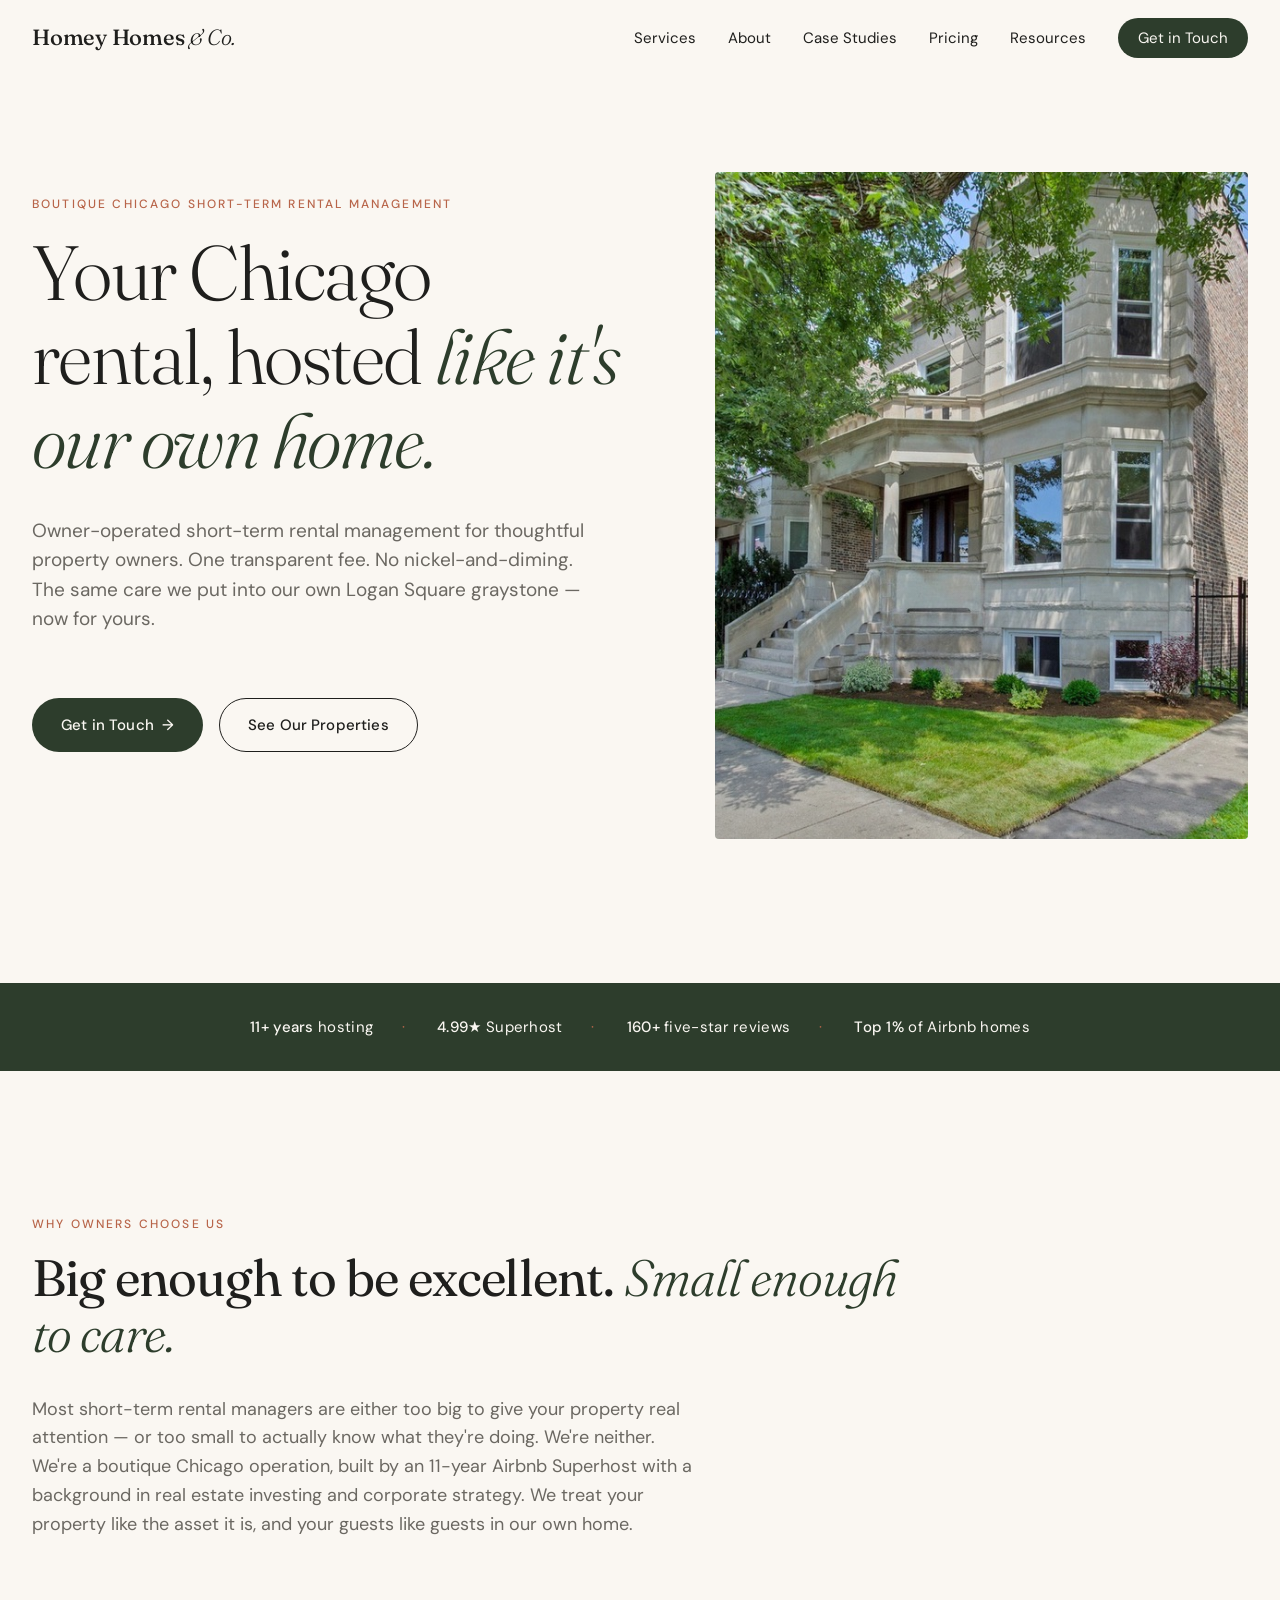
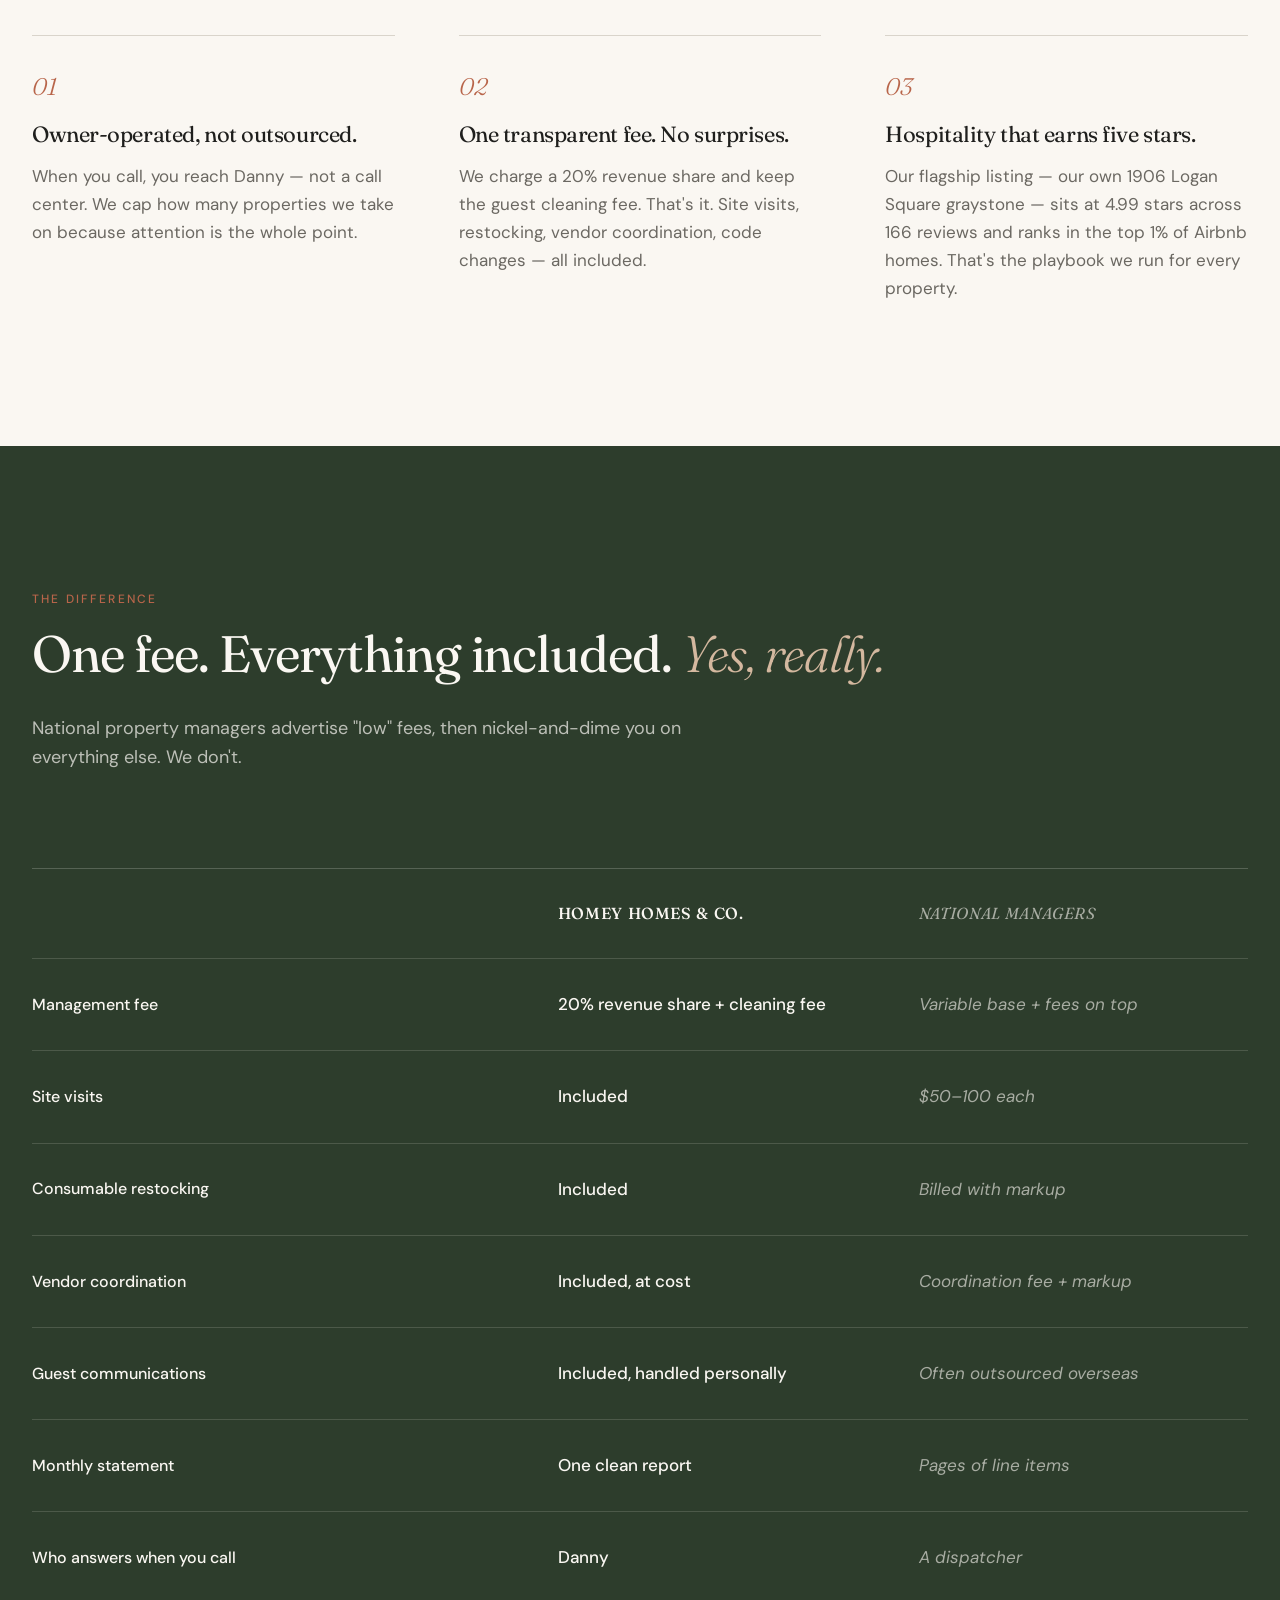
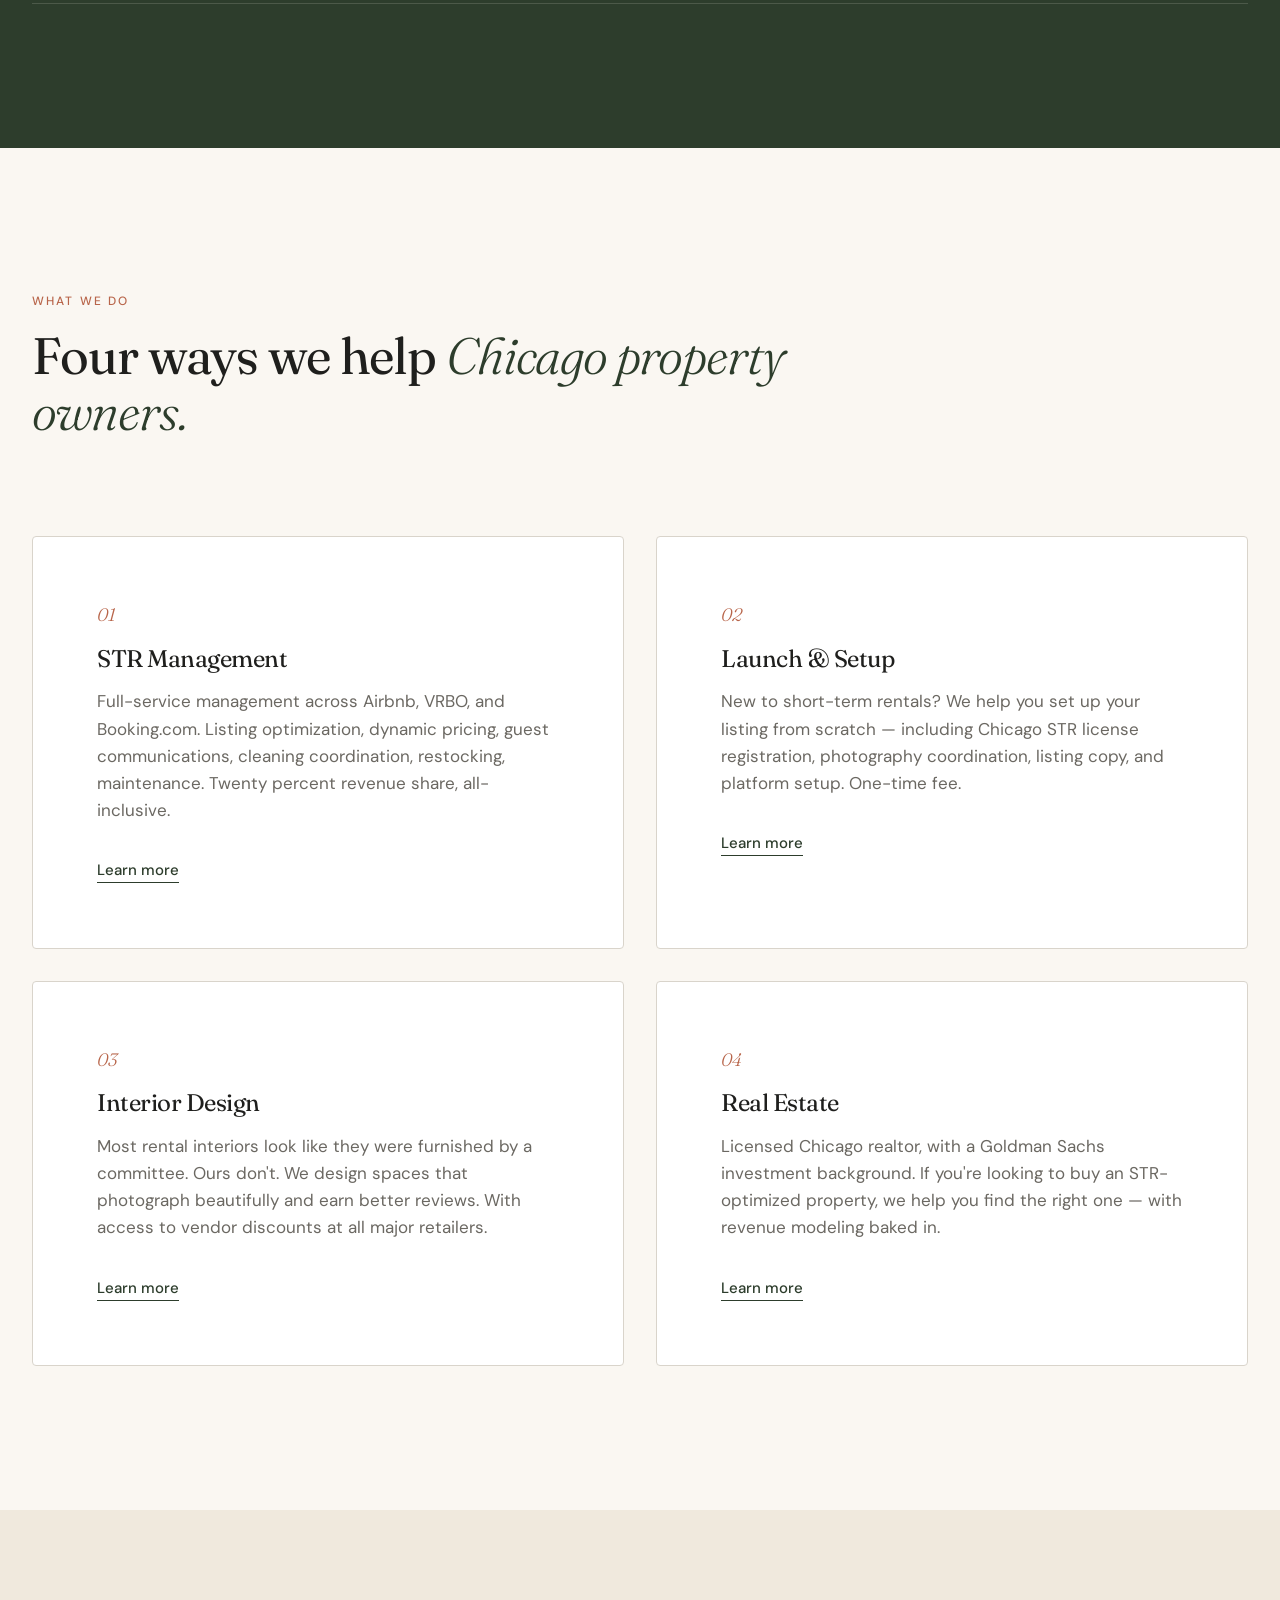
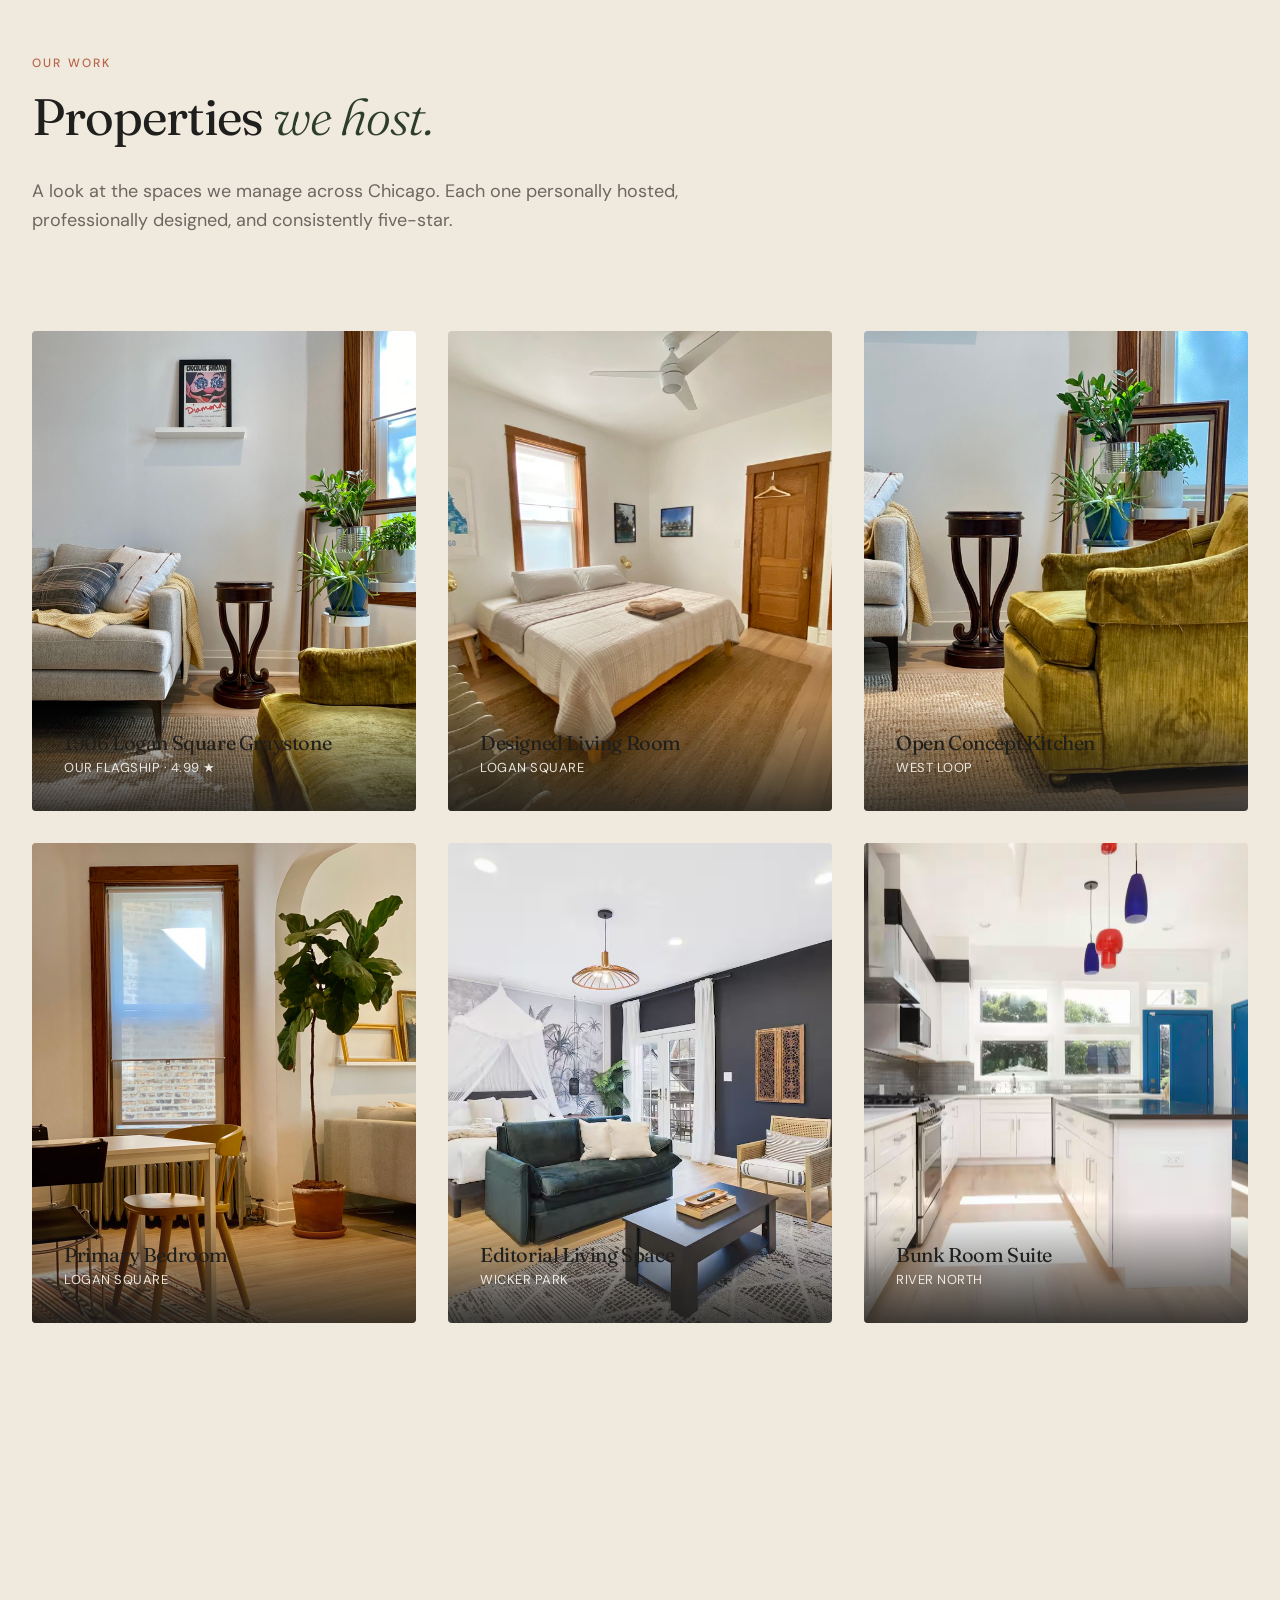
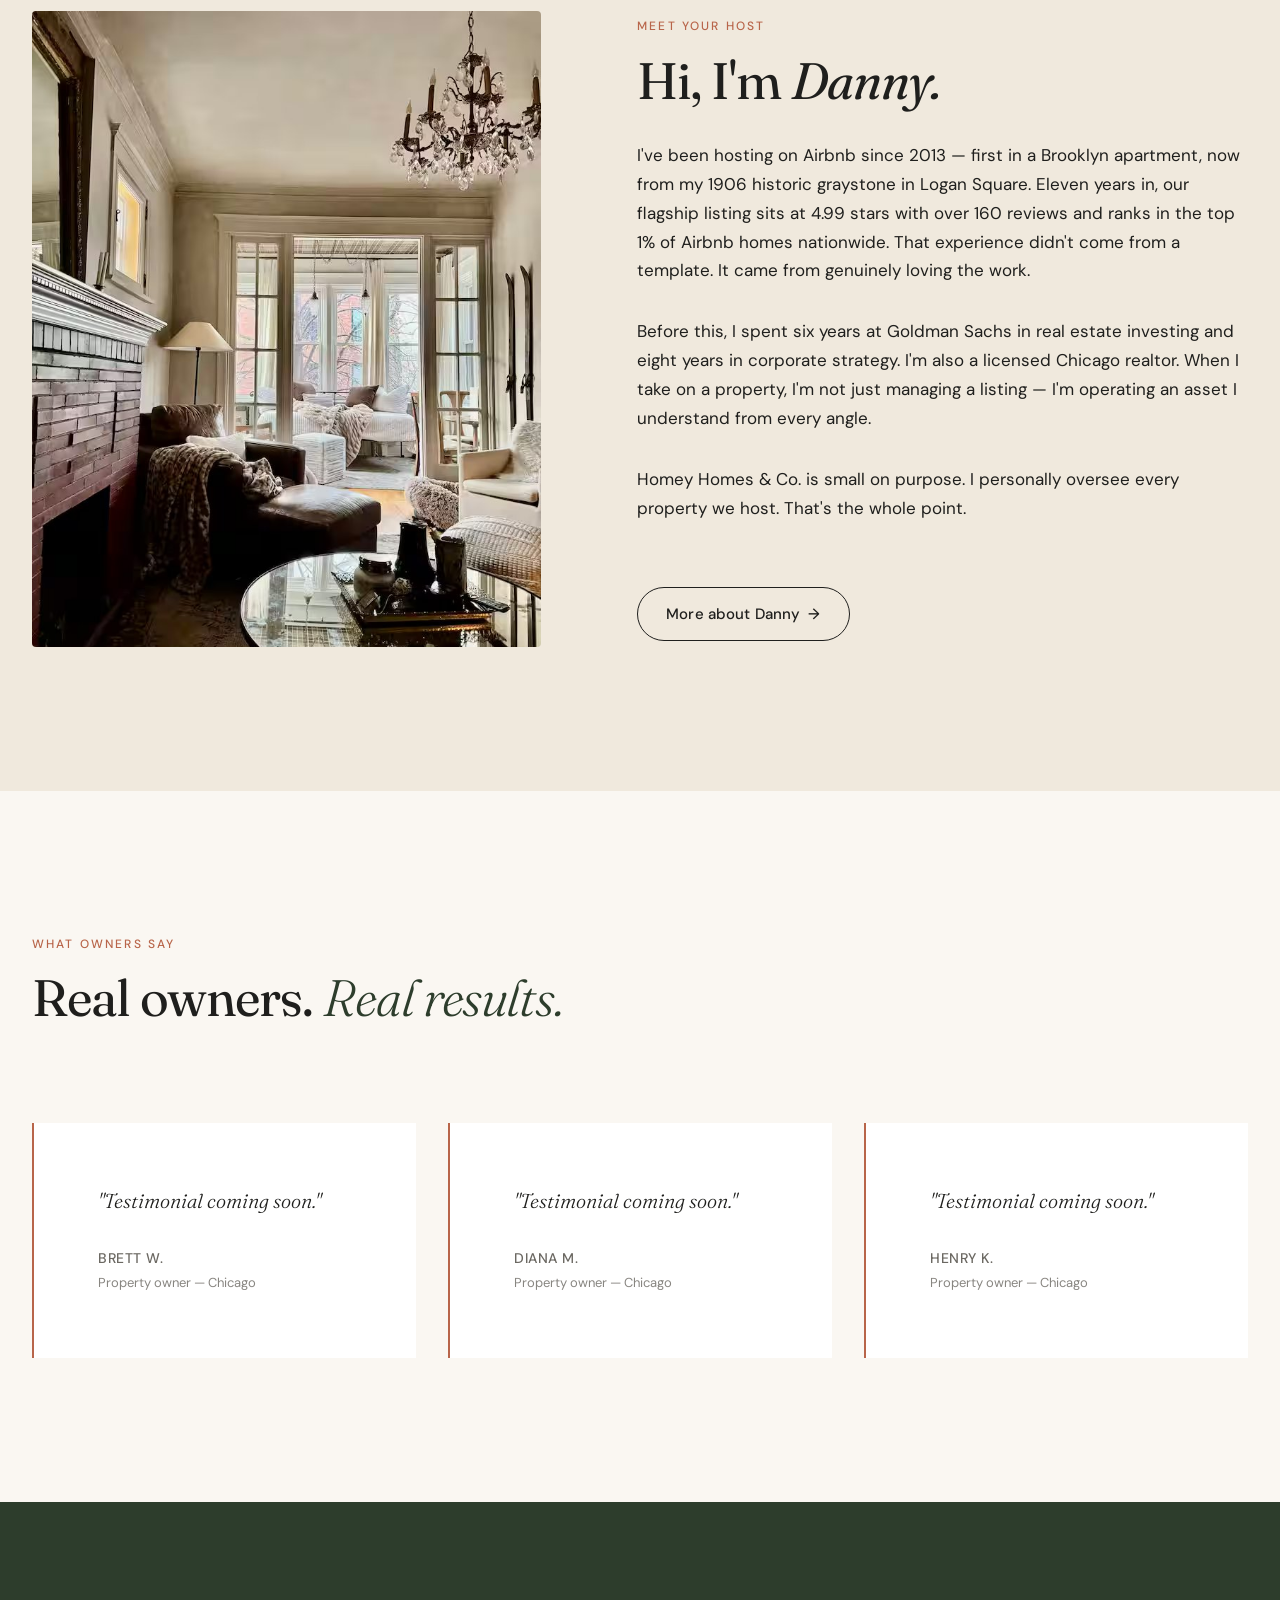
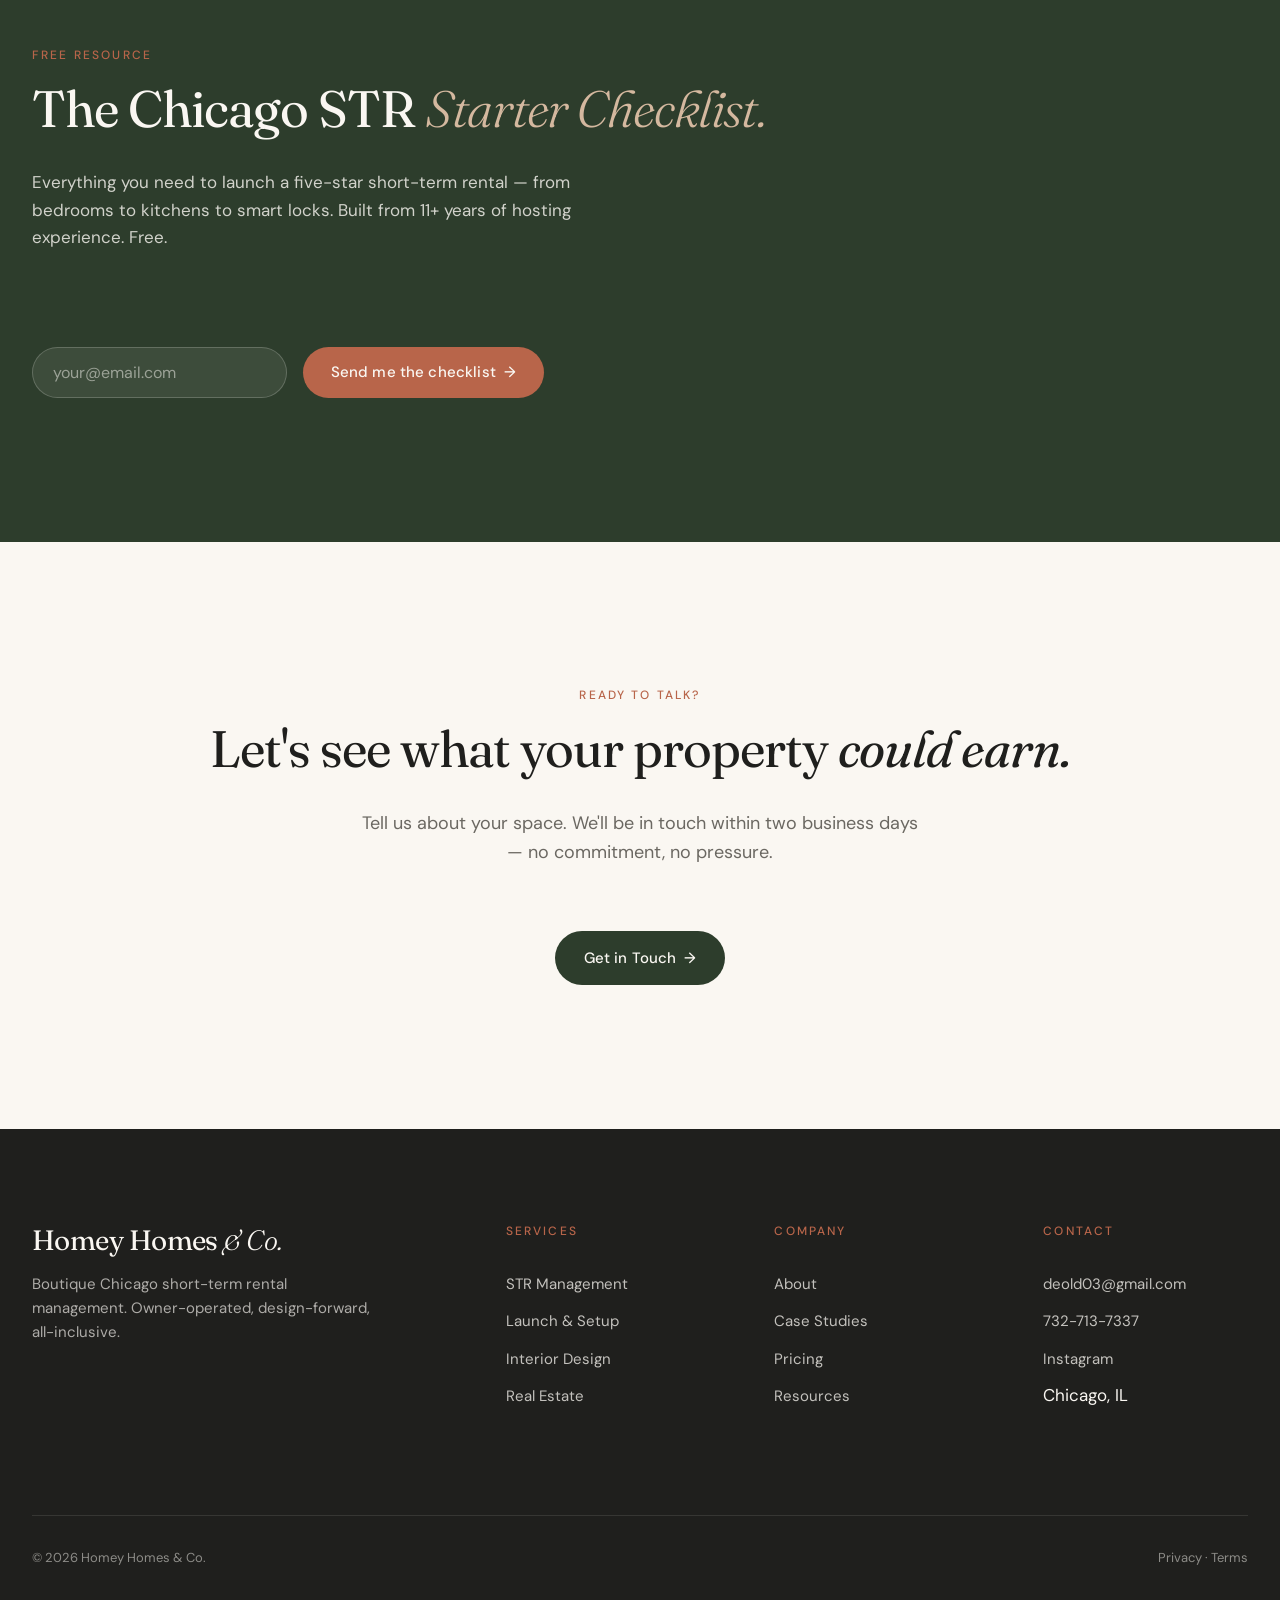
==== index.html @ 395d381f "Clean Homey Homes site" ====
<!DOCTYPE html>
<html lang="en">
<head>
  <meta charset="UTF-8">
  <meta name="viewport" content="width=device-width, initial-scale=1.0">
  <title>Homey Homes &amp; Co. — Boutique Chicago Short-Term Rental Management</title>
  <meta name="description" content="Owner-operated short-term rental management for Chicago property owners. 11+ years hosting, top 1% on Airbnb, transparent all-in pricing. Built by a former Goldman Sachs real estate investor.">

  <!-- Open Graph -->
  <meta property="og:title" content="Homey Homes & Co. — Boutique Chicago STR Management">
  <meta property="og:description" content="Owner-operated short-term rental management for Chicago property owners. Top 1% Airbnb host. Transparent all-in pricing.">
  <meta property="og:type" content="website">
  <meta property="og:url" content="https://homeyhomes.co">

  <!-- Fonts -->
  <link rel="preconnect" href="https://fonts.googleapis.com">
  <link rel="preconnect" href="https://fonts.gstatic.com" crossorigin>
  <link href="https://fonts.googleapis.com/css2?family=DM+Sans:opsz,wght@9..40,300;9..40,400;9..40,500;9..40,600&family=Fraunces:opsz,wght@9..144,300;9..144,400;9..144,500&display=swap" rel="stylesheet">

  <link rel="stylesheet" href="css/style.css">
</head>
<body>

  <!-- ============== HEADER ============== -->
  <header class="site-header" id="siteHeader">
    <nav class="nav">
      <a href="index.html" class="nav-brand">Homey Homes <span>&amp; Co.</span></a>
      <button class="nav-toggle" aria-label="Toggle menu" id="navToggle">
        <svg width="24" height="24" viewBox="0 0 24 24" fill="none" stroke="currentColor" stroke-width="1.5">
          <line x1="3" y1="6" x2="21" y2="6"></line>
          <line x1="3" y1="12" x2="21" y2="12"></line>
          <line x1="3" y1="18" x2="21" y2="18"></line>
        </svg>
      </button>
      <ul class="nav-links" id="navLinks">
        <li><a href="services.html">Services</a></li>
        <li><a href="about.html">About</a></li>
        <li><a href="case-studies.html">Case Studies</a></li>
        <li><a href="pricing.html">Pricing</a></li>
        <li><a href="resources.html">Resources</a></li>
        <li><a href="contact.html" class="nav-cta">Get in Touch</a></li>
      </ul>
    </nav>
  </header>

  <!-- ============== HERO ============== -->
  <section class="hero">
    <div class="container">
      <div class="hero-grid">
        <div class="hero-content">
          <span class="eyebrow">Boutique Chicago short-term rental management</span>
          <h1>Your Chicago rental, hosted <em>like it's our own home.</em></h1>
          <p class="subhead">Owner-operated short-term rental management for thoughtful property owners. One transparent fee. No nickel-and-diming. The same care we put into our own Logan Square graystone &mdash; now for yours.</p>
          <div class="hero-cta-row">
            <a href="contact.html" class="btn btn-primary btn-arrow">Get in Touch</a>
            <a href="case-studies.html" class="btn btn-secondary">See Our Properties</a>
          </div>
        </div>
        <div class="hero-image">
          <img src="images/hero-graystone.jpg" alt="Historic Chicago graystone managed by Homey Homes & Co.">
        </div>
      </div>
    </div>
  </section>

  <!-- ============== SOCIAL PROOF BAR ============== -->
  <div class="social-proof">
    <div class="container">
      <div class="social-proof-row">
        <span><strong>11+ years</strong> hosting</span>
        <span><strong>4.99&#9733;</strong> Superhost</span>
        <span><strong>160+</strong> five-star reviews</span>
        <span><strong>Top 1%</strong> of Airbnb homes</span>
      </div>
    </div>
  </div>

  <!-- ============== VALUE PROP / PILLARS ============== -->
  <section>
    <div class="container">
      <div class="section-header">
        <span class="eyebrow">Why owners choose us</span>
        <h2>Big enough to be excellent. <em>Small enough to care.</em></h2>
        <p class="lede">Most short-term rental managers are either too big to give your property real attention &mdash; or too small to actually know what they're doing. We're neither. We're a boutique Chicago operation, built by an 11-year Airbnb Superhost with a background in real estate investing and corporate strategy. We treat your property like the asset it is, and your guests like guests in our own home.</p>
      </div>

      <div class="pillars">
        <div class="pillar">
          <span class="pillar-number">01</span>
          <h3>Owner-operated, not outsourced.</h3>
          <p>When you call, you reach Danny &mdash; not a call center. We cap how many properties we take on because attention is the whole point.</p>
        </div>
        <div class="pillar">
          <span class="pillar-number">02</span>
          <h3>One transparent fee. No surprises.</h3>
          <p>We charge a 20% revenue share and keep the guest cleaning fee. That's it. Site visits, restocking, vendor coordination, code changes &mdash; all included.</p>
        </div>
        <div class="pillar">
          <span class="pillar-number">03</span>
          <h3>Hospitality that earns five stars.</h3>
          <p>Our flagship listing &mdash; our own 1906 Logan Square graystone &mdash; sits at 4.99 stars across 166 reviews and ranks in the top 1% of Airbnb homes. That's the playbook we run for every property.</p>
        </div>
      </div>
    </div>
  </section>

  <!-- ============== COMPARISON TABLE ============== -->
  <section class="comparison-section">
    <div class="container">
      <div class="section-header">
        <span class="eyebrow">The difference</span>
        <h2>One fee. Everything included. <em>Yes, really.</em></h2>
        <p class="lede">National property managers advertise "low" fees, then nickel-and-dime you on everything else. We don't.</p>
      </div>

      <div class="comparison-table">
        <div class="comparison-row header-row">
          <div></div>
          <div class="col-us">Homey Homes &amp; Co.</div>
          <div class="col-them">National Managers</div>
        </div>
        <div class="comparison-row">
          <div class="comparison-feature">Management fee</div>
          <div class="col-us">20% revenue share + cleaning fee</div>
          <div class="col-them">Variable base + fees on top</div>
        </div>
        <div class="comparison-row">
          <div class="comparison-feature">Site visits</div>
          <div class="col-us">Included</div>
          <div class="col-them">$50&ndash;100 each</div>
        </div>
        <div class="comparison-row">
          <div class="comparison-feature">Consumable restocking</div>
          <div class="col-us">Included</div>
          <div class="col-them">Billed with markup</div>
        </div>
        <div class="comparison-row">
          <div class="comparison-feature">Vendor coordination</div>
          <div class="col-us">Included, at cost</div>
          <div class="col-them">Coordination fee + markup</div>
        </div>
        <div class="comparison-row">
          <div class="comparison-feature">Guest communications</div>
          <div class="col-us">Included, handled personally</div>
          <div class="col-them">Often outsourced overseas</div>
        </div>
        <div class="comparison-row">
          <div class="comparison-feature">Monthly statement</div>
          <div class="col-us">One clean report</div>
          <div class="col-them">Pages of line items</div>
        </div>
        <div class="comparison-row">
          <div class="comparison-feature">Who answers when you call</div>
          <div class="col-us">Danny</div>
          <div class="col-them">A dispatcher</div>
        </div>
      </div>
    </div>
  </section>

  <!-- ============== SERVICES TEASER ============== -->
  <section>
    <div class="container">
      <div class="section-header">
        <span class="eyebrow">What we do</span>
        <h2>Four ways we help <em>Chicago property owners.</em></h2>
      </div>

      <div class="services-grid">
        <div class="service-card">
          <div class="service-number">01</div>
          <h3>STR Management</h3>
          <p>Full-service management across Airbnb, VRBO, and Booking.com. Listing optimization, dynamic pricing, guest communications, cleaning coordination, restocking, maintenance. Twenty percent revenue share, all-inclusive.</p>
          <a href="services.html#management">Learn more</a>
        </div>
        <div class="service-card">
          <div class="service-number">02</div>
          <h3>Launch &amp; Setup</h3>
          <p>New to short-term rentals? We help you set up your listing from scratch &mdash; including Chicago STR license registration, photography coordination, listing copy, and platform setup. One-time fee.</p>
          <a href="services.html#launch">Learn more</a>
        </div>
        <div class="service-card">
          <div class="service-number">03</div>
          <h3>Interior Design</h3>
          <p>Most rental interiors look like they were furnished by a committee. Ours don't. We design spaces that photograph beautifully and earn better reviews. With access to vendor discounts at all major retailers.</p>
          <a href="services.html#design">Learn more</a>
        </div>
        <div class="service-card">
          <div class="service-number">04</div>
          <h3>Real Estate</h3>
          <p>Licensed Chicago realtor, with a Goldman Sachs investment background. If you're looking to buy an STR-optimized property, we help you find the right one &mdash; with revenue modeling baked in.</p>
          <a href="services.html#realestate">Learn more</a>
        </div>
      </div>
    </div>
  </section>

  <!-- ============== PROPERTIES SHOWCASE ============== -->
  <section style="background-color: var(--cream-dark);">
    <div class="container">
      <div class="section-header">
        <span class="eyebrow">Our work</span>
        <h2>Properties <em>we host.</em></h2>
        <p class="lede">A look at the spaces we manage across Chicago. Each one personally hosted, professionally designed, and consistently five-star.</p>
      </div>

      <div class="properties-grid">
        <div class="property-card">
          <img src="images/property-1.jpg" alt="Logan Square Graystone">
          <div class="property-card-overlay">
            <h4>1906 Logan Square Graystone</h4>
            <div class="meta">Our flagship · 4.99 ★</div>
          </div>
        </div>
        <div class="property-card">
          <img src="images/property-2.jpg" alt="Chicago short-term rental property">
          <div class="property-card-overlay">
            <h4>Designed Living Room</h4>
            <div class="meta">Logan Square</div>
          </div>
        </div>
        <div class="property-card">
          <img src="images/property-3.jpg" alt="Chicago short-term rental kitchen">
          <div class="property-card-overlay">
            <h4>Open Concept Kitchen</h4>
            <div class="meta">West Loop</div>
          </div>
        </div>
        <div class="property-card">
          <img src="images/property-4.jpg" alt="Chicago short-term rental bedroom">
          <div class="property-card-overlay">
            <h4>Primary Bedroom</h4>
            <div class="meta">Logan Square</div>
          </div>
        </div>
        <div class="property-card">
          <img src="images/property-5.jpg" alt="Chicago short-term rental dining">
          <div class="property-card-overlay">
            <h4>Editorial Living Space</h4>
            <div class="meta">Wicker Park</div>
          </div>
        </div>
        <div class="property-card">
          <img src="images/property-6.jpg" alt="Chicago short-term rental">
          <div class="property-card-overlay">
            <h4>Bunk Room Suite</h4>
            <div class="meta">River North</div>
          </div>
        </div>
      </div>
    </div>
  </section>

  <!-- ============== FOUNDER STORY ============== -->
  <section class="founder">
    <div class="container">
      <div class="founder-grid">
        <div class="founder-image">
          <img src="images/founder.jpg" alt="Danny, founder of Homey Homes & Co.">
        </div>
        <div class="founder-content">
          <span class="eyebrow">Meet your host</span>
          <h2>Hi, I'm <em>Danny.</em></h2>
          <p>I've been hosting on Airbnb since 2013 &mdash; first in a Brooklyn apartment, now from my 1906 historic graystone in Logan Square. Eleven years in, our flagship listing sits at 4.99 stars with over 160 reviews and ranks in the top 1% of Airbnb homes nationwide. That experience didn't come from a template. It came from genuinely loving the work.</p>
          <p>Before this, I spent six years at Goldman Sachs in real estate investing and eight years in corporate strategy. I'm also a licensed Chicago realtor. When I take on a property, I'm not just managing a listing &mdash; I'm operating an asset I understand from every angle.</p>
          <p>Homey Homes &amp; Co. is small on purpose. I personally oversee every property we host. That's the whole point.</p>
          <a href="about.html" class="btn btn-secondary btn-arrow">More about Danny</a>
        </div>
      </div>
    </div>
  </section>

  <!-- ============== TESTIMONIALS ============== -->
  <section>
    <div class="container">
      <div class="section-header">
        <span class="eyebrow">What owners say</span>
        <h2>Real owners. <em>Real results.</em></h2>
      </div>

      <div class="testimonials-grid">
        <div class="testimonial">
          <p class="testimonial-quote">"Testimonial coming soon."</p>
          <div class="testimonial-author">
            Brett W.
            <span>Property owner — Chicago</span>
          </div>
        </div>
        <div class="testimonial">
          <p class="testimonial-quote">"Testimonial coming soon."</p>
          <div class="testimonial-author">
            Diana M.
            <span>Property owner — Chicago</span>
          </div>
        </div>
        <div class="testimonial">
          <p class="testimonial-quote">"Testimonial coming soon."</p>
          <div class="testimonial-author">
            Henry K.
            <span>Property owner — Chicago</span>
          </div>
        </div>
      </div>
    </div>
  </section>

  <!-- ============== LEAD MAGNET ============== -->
  <section class="lead-magnet">
    <div class="container">
      <div class="section-header">
        <span class="eyebrow">Free resource</span>
        <h2>The Chicago STR <em>Starter Checklist.</em></h2>
        <p>Everything you need to launch a five-star short-term rental &mdash; from bedrooms to kitchens to smart locks. Built from 11+ years of hosting experience. Free.</p>
      </div>
      <form name="checklist" method="POST" data-netlify="true" netlify-honeypot="bot-field">
        <input type="hidden" name="form-name" value="checklist">
        <p style="display:none;"><label>Don't fill this out: <input name="bot-field"></label></p>
        <input type="email" name="email" placeholder="your@email.com" required>
        <button type="submit" class="btn btn-arrow">Send me the checklist</button>
      </form>
    </div>
  </section>

  <!-- ============== FINAL CTA ============== -->
  <section class="final-cta">
    <div class="container-narrow">
      <span class="eyebrow">Ready to talk?</span>
      <h2>Let's see what your property <em>could earn.</em></h2>
      <p>Tell us about your space. We'll be in touch within two business days &mdash; no commitment, no pressure.</p>
      <a href="contact.html" class="btn btn-primary btn-arrow">Get in Touch</a>
    </div>
  </section>

  <!-- ============== FOOTER ============== -->
  <footer class="site-footer">
    <div class="container">
      <div class="footer-grid">
        <div class="footer-brand">
          <h3>Homey Homes <span>&amp; Co.</span></h3>
          <p>Boutique Chicago short-term rental management. Owner-operated, design-forward, all-inclusive.</p>
        </div>
        <div class="footer-column">
          <h4>Services</h4>
          <ul>
            <li><a href="services.html#management">STR Management</a></li>
            <li><a href="services.html#launch">Launch &amp; Setup</a></li>
            <li><a href="services.html#design">Interior Design</a></li>
            <li><a href="services.html#realestate">Real Estate</a></li>
          </ul>
        </div>
        <div class="footer-column">
          <h4>Company</h4>
          <ul>
            <li><a href="about.html">About</a></li>
            <li><a href="case-studies.html">Case Studies</a></li>
            <li><a href="pricing.html">Pricing</a></li>
            <li><a href="resources.html">Resources</a></li>
          </ul>
        </div>
        <div class="footer-column">
          <h4>Contact</h4>
          <ul>
            <li><a href="mailto:deold03@gmail.com">deold03@gmail.com</a></li>
            <li><a href="tel:7327137337">732-713-7337</a></li>
            <li><a href="https://www.instagram.com/homeyhomes.co/" target="_blank" rel="noopener">Instagram</a></li>
            <li>Chicago, IL</li>
          </ul>
        </div>
      </div>
      <div class="footer-bottom">
        <div>© 2026 Homey Homes &amp; Co.</div>
        <div>
          <a href="privacy.html">Privacy</a> · <a href="terms.html">Terms</a>
        </div>
      </div>
    </div>
  </footer>

  <!-- ============== JAVASCRIPT ============== -->
  <script>
    // Header scroll effect
    const header = document.getElementById('siteHeader');
    window.addEventListener('scroll', () => {
      if (window.scrollY > 8) {
        header.classList.add('scrolled');
      } else {
        header.classList.remove('scrolled');
      }
    });

    // Mobile menu toggle
    const navToggle = document.getElementById('navToggle');
    const navLinks = document.getElementById('navLinks');
    navToggle.addEventListener('click', () => {
      navLinks.classList.toggle('open');
    });
  </script>

</body>
</html>
---- css/style.css ----
/* ==========================================================================
   Homey Homes & Co. - Stylesheet
   ========================================================================== */

/* --- Fonts (Google Fonts loaded in HTML head) --- */

:root {
  /* Color palette */
  --cream: #FAF7F2;
  --cream-dark: #F0E9DD;
  --forest: #2D3D2C;
  --forest-dark: #1F2B1E;
  --terracotta: #B8654A;
  --charcoal: #1F1F1D;
  --warm-gray: #6B6862;
  --light-gray: #D9D4CB;
  --white: #FFFFFF;

  /* Typography */
  --font-display: 'Fraunces', 'Georgia', serif;
  --font-body: 'DM Sans', -apple-system, sans-serif;

  /* Spacing */
  --space-xs: 0.5rem;
  --space-sm: 1rem;
  --space-md: 2rem;
  --space-lg: 4rem;
  --space-xl: 6rem;
  --space-2xl: 9rem;

  /* Container */
  --max-width: 1280px;
  --content-width: 1080px;
}

/* --- Reset & base --- */

*,
*::before,
*::after {
  box-sizing: border-box;
  margin: 0;
  padding: 0;
}

html {
  scroll-behavior: smooth;
  -webkit-text-size-adjust: 100%;
}

body {
  font-family: var(--font-body);
  background-color: var(--cream);
  color: var(--charcoal);
  font-size: 1.0625rem;
  line-height: 1.6;
  font-weight: 400;
  -webkit-font-smoothing: antialiased;
  -moz-osx-font-smoothing: grayscale;
}

img {
  max-width: 100%;
  height: auto;
  display: block;
}

a {
  color: inherit;
  text-decoration: none;
}

/* --- Typography --- */

h1, h2, h3, h4 {
  font-family: var(--font-display);
  font-weight: 400;
  line-height: 1.1;
  letter-spacing: -0.02em;
  color: var(--charcoal);
}

h1 {
  font-size: clamp(2.75rem, 6vw, 5rem);
  font-weight: 300;
}

h2 {
  font-size: clamp(2rem, 4vw, 3.25rem);
  font-weight: 400;
}

h3 {
  font-size: clamp(1.5rem, 2.5vw, 2rem);
  font-weight: 400;
}

h4 {
  font-size: 1.25rem;
  font-weight: 500;
}

.eyebrow {
  font-family: var(--font-body);
  font-size: 0.75rem;
  font-weight: 500;
  letter-spacing: 0.18em;
  text-transform: uppercase;
  color: var(--terracotta);
  margin-bottom: var(--space-sm);
  display: block;
}

.serif-italic {
  font-style: italic;
  font-weight: 300;
}

/* --- Layout --- */

.container {
  max-width: var(--max-width);
  margin: 0 auto;
  padding: 0 var(--space-md);
}

.container-narrow {
  max-width: var(--content-width);
  margin: 0 auto;
  padding: 0 var(--space-md);
}

section {
  padding: var(--space-2xl) 0;
}

@media (max-width: 768px) {
  section {
    padding: var(--space-xl) 0;
  }
}

/* --- Header / Navigation --- */

.site-header {
  position: sticky;
  top: 0;
  z-index: 100;
  background-color: var(--cream);
  border-bottom: 1px solid transparent;
  transition: border-color 0.3s ease;
}

.site-header.scrolled {
  border-bottom-color: var(--light-gray);
}

.nav {
  display: flex;
  align-items: center;
  justify-content: space-between;
  padding: 1.25rem var(--space-md);
  max-width: var(--max-width);
  margin: 0 auto;
}

.nav-brand {
  font-family: var(--font-display);
  font-size: 1.375rem;
  font-weight: 500;
  letter-spacing: -0.01em;
  color: var(--charcoal);
}

.nav-brand span {
  font-style: italic;
  font-weight: 300;
}

.nav-links {
  display: flex;
  gap: var(--space-md);
  list-style: none;
  align-items: center;
}

.nav-links a {
  font-size: 0.9375rem;
  color: var(--charcoal);
  font-weight: 400;
  transition: color 0.2s ease;
  position: relative;
}

.nav-links a:hover {
  color: var(--terracotta);
}

.nav-cta {
  background-color: var(--forest);
  color: var(--cream) !important;
  padding: 0.625rem 1.25rem;
  border-radius: 999px;
  transition: background-color 0.2s ease;
}

.nav-cta:hover {
  background-color: var(--forest-dark);
  color: var(--cream) !important;
}

.nav-toggle {
  display: none;
  background: none;
  border: none;
  cursor: pointer;
  padding: 0.5rem;
  color: var(--charcoal);
}

@media (max-width: 900px) {
  .nav-links {
    display: none;
    position: absolute;
    top: 100%;
    left: 0;
    right: 0;
    flex-direction: column;
    background-color: var(--cream);
    padding: var(--space-md);
    border-top: 1px solid var(--light-gray);
    gap: var(--space-sm);
  }

  .nav-links.open {
    display: flex;
  }

  .nav-toggle {
    display: block;
  }
}

/* --- Buttons --- */

.btn {
  display: inline-flex;
  align-items: center;
  gap: 0.5rem;
  padding: 0.875rem 1.75rem;
  font-family: var(--font-body);
  font-size: 0.9375rem;
  font-weight: 500;
  border-radius: 999px;
  border: 1px solid transparent;
  cursor: pointer;
  transition: all 0.2s ease;
  letter-spacing: 0.01em;
}

.btn-primary {
  background-color: var(--forest);
  color: var(--cream);
}

.btn-primary:hover {
  background-color: var(--forest-dark);
  transform: translateY(-1px);
}

.btn-secondary {
  background-color: transparent;
  color: var(--charcoal);
  border-color: var(--charcoal);
}

.btn-secondary:hover {
  background-color: var(--charcoal);
  color: var(--cream);
}

.btn-arrow::after {
  content: "→";
  display: inline-block;
  transition: transform 0.2s ease;
}

.btn:hover .btn-arrow::after,
.btn-arrow:hover::after {
  transform: translateX(3px);
}

/* --- Hero Section --- */

.hero {
  padding-top: var(--space-xl);
  padding-bottom: var(--space-2xl);
  position: relative;
  overflow: hidden;
}

.hero-grid {
  display: grid;
  grid-template-columns: 1.1fr 1fr;
  gap: var(--space-xl);
  align-items: center;
}

@media (max-width: 900px) {
  .hero-grid {
    grid-template-columns: 1fr;
    gap: var(--space-lg);
  }
}

.hero-content h1 {
  margin-bottom: var(--space-md);
}

.hero-content h1 em {
  color: var(--forest);
}

.hero-content .subhead {
  font-size: 1.1875rem;
  line-height: 1.55;
  color: var(--warm-gray);
  margin-bottom: var(--space-lg);
  max-width: 36rem;
}

.hero-cta-row {
  display: flex;
  gap: var(--space-sm);
  flex-wrap: wrap;
  margin-bottom: var(--space-lg);
}

.hero-image {
  position: relative;
  border-radius: 4px;
  overflow: hidden;
  aspect-ratio: 4 / 5;
  background-color: var(--cream-dark);
}

.hero-image img {
  width: 100%;
  height: 100%;
  object-fit: cover;
}

.hero-image::before {
  content: "";
  position: absolute;
  inset: 0;
  background: linear-gradient(180deg, transparent 60%, rgba(31, 31, 29, 0.15));
  z-index: 1;
  pointer-events: none;
}

/* --- Social proof bar --- */

.social-proof {
  background-color: var(--forest);
  color: var(--cream);
  padding: var(--space-md) 0;
}

.social-proof-row {
  display: flex;
  justify-content: center;
  align-items: center;
  flex-wrap: wrap;
  gap: var(--space-md);
  text-align: center;
  font-size: 0.9375rem;
  letter-spacing: 0.02em;
}

.social-proof-row span {
  position: relative;
  padding: 0 var(--space-sm);
}

.social-proof-row span:not(:last-child)::after {
  content: "·";
  position: absolute;
  right: calc(-1 * var(--space-sm));
  color: var(--terracotta);
}

.social-proof-row strong {
  font-weight: 500;
  color: var(--cream);
}

/* --- Section headers --- */

.section-header {
  margin-bottom: var(--space-xl);
  max-width: 56rem;
}

.section-header h2 em {
  font-style: italic;
  font-weight: 300;
  color: var(--forest);
}

.section-header .lede {
  font-size: 1.125rem;
  line-height: 1.6;
  color: var(--warm-gray);
  margin-top: var(--space-md);
  max-width: 42rem;
}

/* --- Value Pillars --- */

.pillars {
  display: grid;
  grid-template-columns: repeat(3, 1fr);
  gap: var(--space-lg);
  margin-top: var(--space-xl);
}

@media (max-width: 900px) {
  .pillars {
    grid-template-columns: 1fr;
    gap: var(--space-md);
  }
}

.pillar {
  padding-top: var(--space-md);
  border-top: 1px solid var(--light-gray);
}

.pillar-number {
  font-family: var(--font-display);
  font-style: italic;
  font-weight: 300;
  font-size: 1.5rem;
  color: var(--terracotta);
  display: block;
  margin-bottom: var(--space-sm);
}

.pillar h3 {
  margin-bottom: var(--space-sm);
  font-size: 1.375rem;
}

.pillar p {
  color: var(--warm-gray);
  line-height: 1.65;
}

/* --- Comparison Table --- */

.comparison-section {
  background-color: var(--forest);
  color: var(--cream);
}

.comparison-section .eyebrow {
  color: var(--terracotta);
}

.comparison-section h2,
.comparison-section h2 em {
  color: var(--cream);
}

.comparison-section h2 em {
  color: #D4B89F;
}

.comparison-section .lede {
  color: rgba(250, 247, 242, 0.7);
}

.comparison-table {
  margin-top: var(--space-xl);
  border-top: 1px solid rgba(250, 247, 242, 0.2);
}

.comparison-row {
  display: grid;
  grid-template-columns: 1.5fr 1fr 1fr;
  padding: var(--space-md) 0;
  border-bottom: 1px solid rgba(250, 247, 242, 0.15);
  align-items: center;
  gap: var(--space-md);
}

.comparison-row.header-row {
  font-family: var(--font-display);
  font-weight: 400;
  font-size: 1rem;
  letter-spacing: 0.04em;
  text-transform: uppercase;
  color: rgba(250, 247, 242, 0.6);
}

.comparison-row.header-row .col-us {
  color: var(--cream);
}

.comparison-feature {
  font-weight: 500;
  font-size: 1rem;
}

.col-us {
  font-weight: 500;
  color: var(--cream);
}

.col-them {
  color: rgba(250, 247, 242, 0.6);
  font-style: italic;
}

@media (max-width: 700px) {
  .comparison-row {
    grid-template-columns: 1fr;
    gap: var(--space-xs);
    padding: var(--space-sm) 0;
  }

  .comparison-row.header-row {
    display: none;
  }

  .comparison-feature {
    font-size: 1.0625rem;
  }

  .col-us::before {
    content: "Us: ";
    color: rgba(250, 247, 242, 0.5);
    font-weight: 400;
  }

  .col-them::before {
    content: "Them: ";
    color: rgba(250, 247, 242, 0.5);
    font-style: normal;
  }
}

/* --- Services grid --- */

.services-grid {
  display: grid;
  grid-template-columns: repeat(2, 1fr);
  gap: var(--space-md);
  margin-top: var(--space-xl);
}

@media (max-width: 700px) {
  .services-grid {
    grid-template-columns: 1fr;
  }
}

.service-card {
  background-color: var(--white);
  padding: var(--space-lg);
  border-radius: 4px;
  border: 1px solid var(--light-gray);
  transition: transform 0.3s ease, box-shadow 0.3s ease;
  position: relative;
}

.service-card:hover {
  transform: translateY(-2px);
  box-shadow: 0 12px 32px rgba(31, 31, 29, 0.06);
}

.service-card .service-number {
  font-family: var(--font-display);
  font-style: italic;
  font-weight: 300;
  font-size: 1.125rem;
  color: var(--terracotta);
  margin-bottom: var(--space-sm);
}

.service-card h3 {
  margin-bottom: var(--space-sm);
  font-size: 1.5rem;
}

.service-card p {
  color: var(--warm-gray);
  margin-bottom: var(--space-md);
}

.service-card a {
  color: var(--forest);
  font-weight: 500;
  font-size: 0.9375rem;
  border-bottom: 1px solid var(--forest);
  padding-bottom: 2px;
  transition: gap 0.2s ease;
}

.service-card a:hover {
  color: var(--terracotta);
  border-bottom-color: var(--terracotta);
}

/* --- Properties showcase --- */

.properties-grid {
  display: grid;
  grid-template-columns: repeat(3, 1fr);
  gap: var(--space-md);
  margin-top: var(--space-xl);
}

@media (max-width: 900px) {
  .properties-grid {
    grid-template-columns: repeat(2, 1fr);
  }
}

@media (max-width: 600px) {
  .properties-grid {
    grid-template-columns: 1fr;
  }
}

.property-card {
  position: relative;
  border-radius: 4px;
  overflow: hidden;
  aspect-ratio: 4 / 5;
  background-color: var(--cream-dark);
  cursor: pointer;
}

.property-card img {
  width: 100%;
  height: 100%;
  object-fit: cover;
  transition: transform 0.5s ease;
}

.property-card:hover img {
  transform: scale(1.04);
}

.property-card-overlay {
  position: absolute;
  bottom: 0;
  left: 0;
  right: 0;
  padding: var(--space-md);
  background: linear-gradient(180deg, transparent, rgba(31, 31, 29, 0.85));
  color: var(--cream);
}

.property-card-overlay h4 {
  font-family: var(--font-display);
  font-size: 1.25rem;
  font-weight: 400;
  margin-bottom: 0.25rem;
}

.property-card-overlay .meta {
  font-size: 0.8125rem;
  letter-spacing: 0.04em;
  text-transform: uppercase;
  opacity: 0.9;
}

/* --- Founder story --- */

.founder {
  background-color: var(--cream-dark);
}

.founder-grid {
  display: grid;
  grid-template-columns: 1fr 1.2fr;
  gap: var(--space-xl);
  align-items: center;
}

@media (max-width: 900px) {
  .founder-grid {
    grid-template-columns: 1fr;
  }
}

.founder-image {
  border-radius: 4px;
  overflow: hidden;
  aspect-ratio: 4 / 5;
  background-color: var(--light-gray);
}

.founder-content h2 {
  margin-bottom: var(--space-md);
}

.founder-content p {
  color: var(--charcoal);
  line-height: 1.7;
  font-size: 1.0625rem;
  margin-bottom: var(--space-md);
}

.founder-content p:last-of-type {
  margin-bottom: var(--space-lg);
}

/* --- Testimonials --- */

.testimonials-grid {
  display: grid;
  grid-template-columns: repeat(3, 1fr);
  gap: var(--space-md);
  margin-top: var(--space-xl);
}

@media (max-width: 900px) {
  .testimonials-grid {
    grid-template-columns: 1fr;
  }
}

.testimonial {
  padding: var(--space-lg);
  border-left: 2px solid var(--terracotta);
  background-color: var(--white);
}

.testimonial-quote {
  font-family: var(--font-display);
  font-size: 1.25rem;
  font-style: italic;
  font-weight: 300;
  line-height: 1.4;
  color: var(--charcoal);
  margin-bottom: var(--space-md);
}

.testimonial-author {
  font-size: 0.875rem;
  font-weight: 500;
  letter-spacing: 0.04em;
  text-transform: uppercase;
  color: var(--warm-gray);
}

.testimonial-author span {
  display: block;
  font-weight: 400;
  text-transform: none;
  letter-spacing: 0;
  font-size: 0.8125rem;
  margin-top: 0.25rem;
  opacity: 0.8;
}

/* --- Lead magnet --- */

.lead-magnet {
  background-color: var(--forest);
  color: var(--cream);
  position: relative;
  overflow: hidden;
}

.lead-magnet h2,
.lead-magnet h2 em {
  color: var(--cream);
}

.lead-magnet h2 em {
  color: #D4B89F;
}

.lead-magnet p {
  color: rgba(250, 247, 242, 0.8);
  font-size: 1.0625rem;
  max-width: 36rem;
  margin: var(--space-md) 0 var(--space-lg);
}

.lead-magnet form {
  display: flex;
  gap: var(--space-sm);
  max-width: 32rem;
  flex-wrap: wrap;
}

.lead-magnet input[type="email"] {
  flex: 1;
  min-width: 240px;
  padding: 0.875rem 1.25rem;
  background-color: rgba(250, 247, 242, 0.08);
  border: 1px solid rgba(250, 247, 242, 0.2);
  border-radius: 999px;
  color: var(--cream);
  font-family: var(--font-body);
  font-size: 1rem;
}

.lead-magnet input[type="email"]::placeholder {
  color: rgba(250, 247, 242, 0.5);
}

.lead-magnet input[type="email"]:focus {
  outline: none;
  border-color: var(--terracotta);
  background-color: rgba(250, 247, 242, 0.12);
}

.lead-magnet .btn {
  background-color: var(--terracotta);
  color: var(--cream);
  border: none;
}

.lead-magnet .btn:hover {
  background-color: #A55840;
}

/* --- Final CTA --- */

.final-cta {
  text-align: center;
  padding: var(--space-2xl) 0;
}

.final-cta h2 {
  margin-bottom: var(--space-md);
}

.final-cta p {
  font-size: 1.125rem;
  color: var(--warm-gray);
  margin-bottom: var(--space-lg);
  max-width: 36rem;
  margin-left: auto;
  margin-right: auto;
}

/* --- Footer --- */

.site-footer {
  background-color: var(--charcoal);
  color: var(--cream);
  padding: var(--space-xl) 0 var(--space-md);
}

.footer-grid {
  display: grid;
  grid-template-columns: 2fr 1fr 1fr 1fr;
  gap: var(--space-lg);
  margin-bottom: var(--space-xl);
}

@media (max-width: 900px) {
  .footer-grid {
    grid-template-columns: 1fr 1fr;
    gap: var(--space-md);
  }
}

@media (max-width: 500px) {
  .footer-grid {
    grid-template-columns: 1fr;
  }
}

.footer-brand h3 {
  font-family: var(--font-display);
  font-size: 1.75rem;
  font-weight: 400;
  color: var(--cream);
  margin-bottom: var(--space-sm);
}

.footer-brand h3 span {
  font-style: italic;
  font-weight: 300;
}

.footer-brand p {
  color: rgba(250, 247, 242, 0.65);
  font-size: 0.9375rem;
  max-width: 22rem;
}

.footer-column h4 {
  font-family: var(--font-body);
  font-size: 0.75rem;
  font-weight: 500;
  letter-spacing: 0.18em;
  text-transform: uppercase;
  color: var(--terracotta);
  margin-bottom: var(--space-md);
}

.footer-column ul {
  list-style: none;
}

.footer-column li {
  margin-bottom: 0.625rem;
}

.footer-column a {
  color: rgba(250, 247, 242, 0.75);
  font-size: 0.9375rem;
  transition: color 0.2s ease;
}

.footer-column a:hover {
  color: var(--cream);
}

.footer-bottom {
  padding-top: var(--space-md);
  border-top: 1px solid rgba(250, 247, 242, 0.1);
  display: flex;
  justify-content: space-between;
  align-items: center;
  flex-wrap: wrap;
  gap: var(--space-sm);
  font-size: 0.8125rem;
  color: rgba(250, 247, 242, 0.5);
}

/* --- Animations --- */

@keyframes fade-up {
  from {
    opacity: 0;
    transform: translateY(20px);
  }
  to {
    opacity: 1;
    transform: translateY(0);
  }
}

.fade-up {
  animation: fade-up 0.8s ease-out backwards;
}

.hero-content > * {
  opacity: 0;
  animation: fade-up 0.8s ease-out forwards;
}

.hero-content .eyebrow { animation-delay: 0.1s; }
.hero-content h1 { animation-delay: 0.2s; }
.hero-content .subhead { animation-delay: 0.4s; }
.hero-content .hero-cta-row { animation-delay: 0.6s; }

.hero-image {
  opacity: 0;
  animation: fade-up 1s ease-out 0.3s forwards;
}
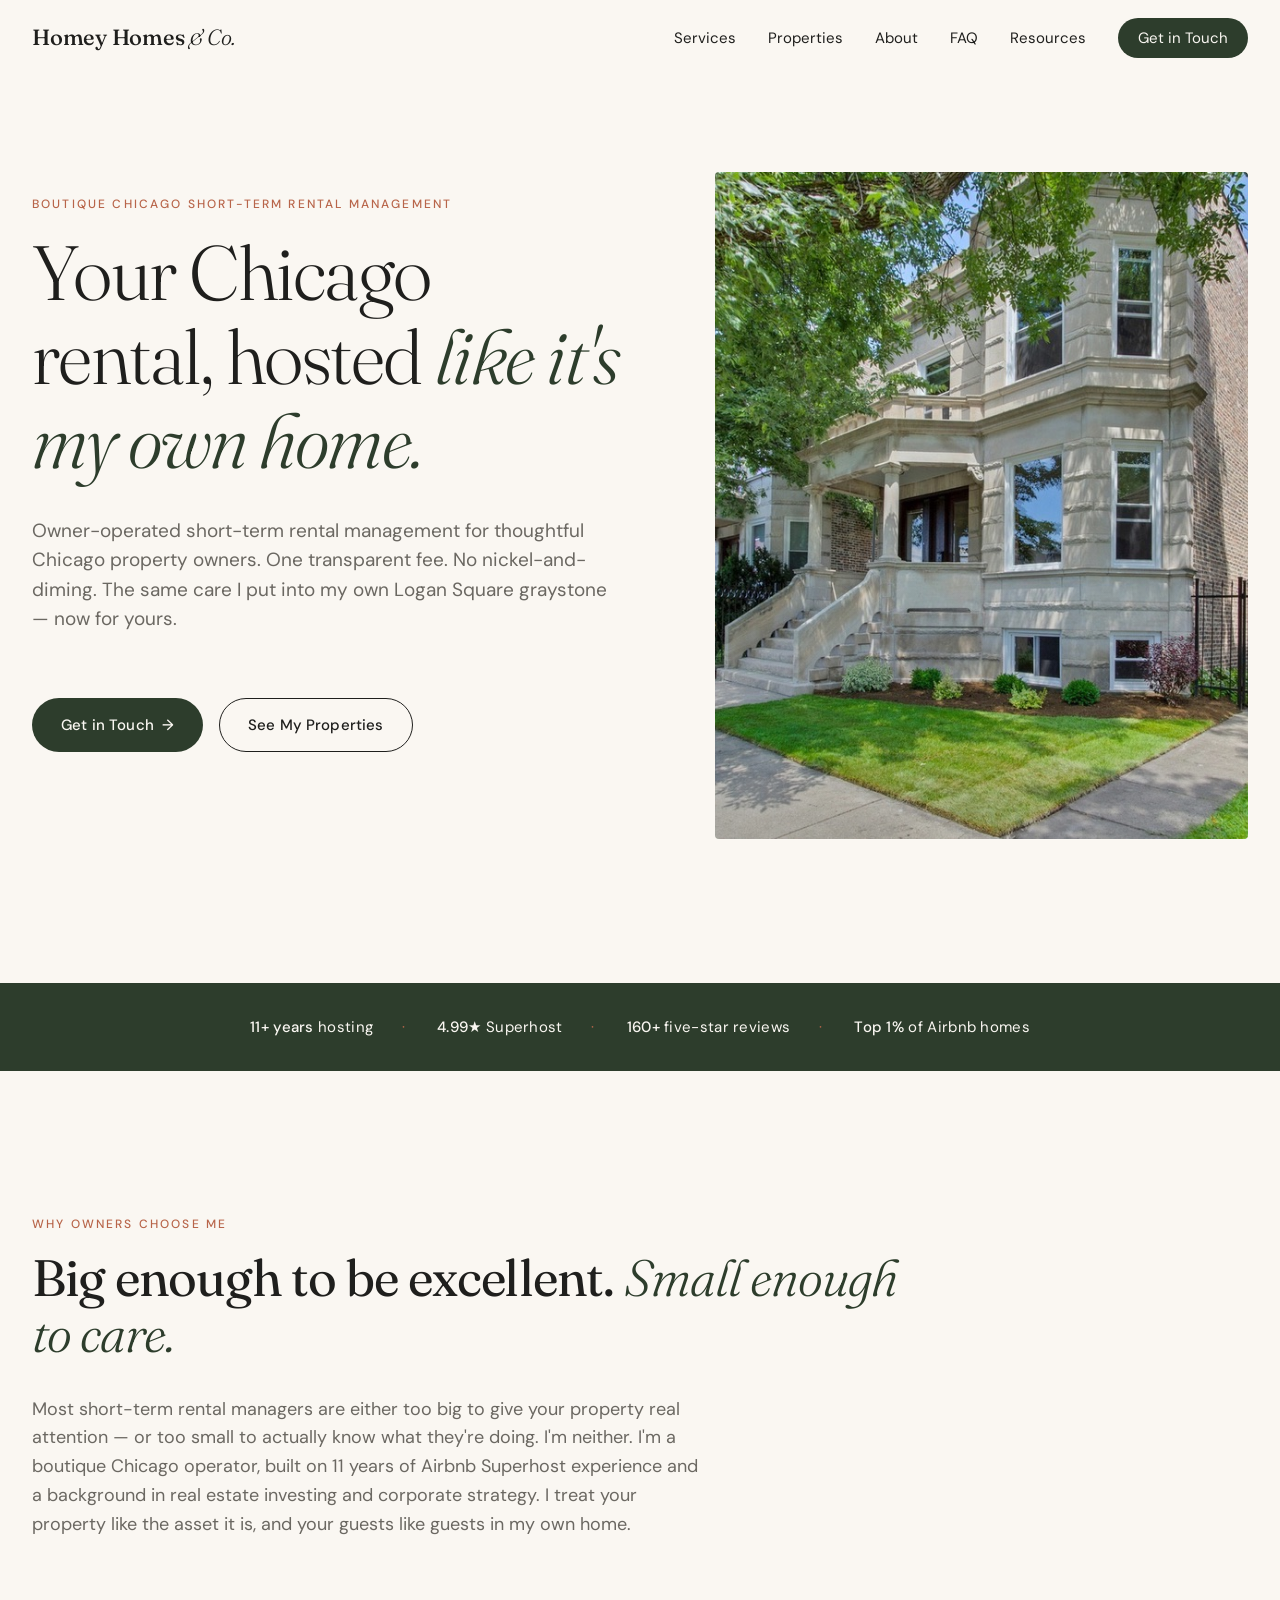
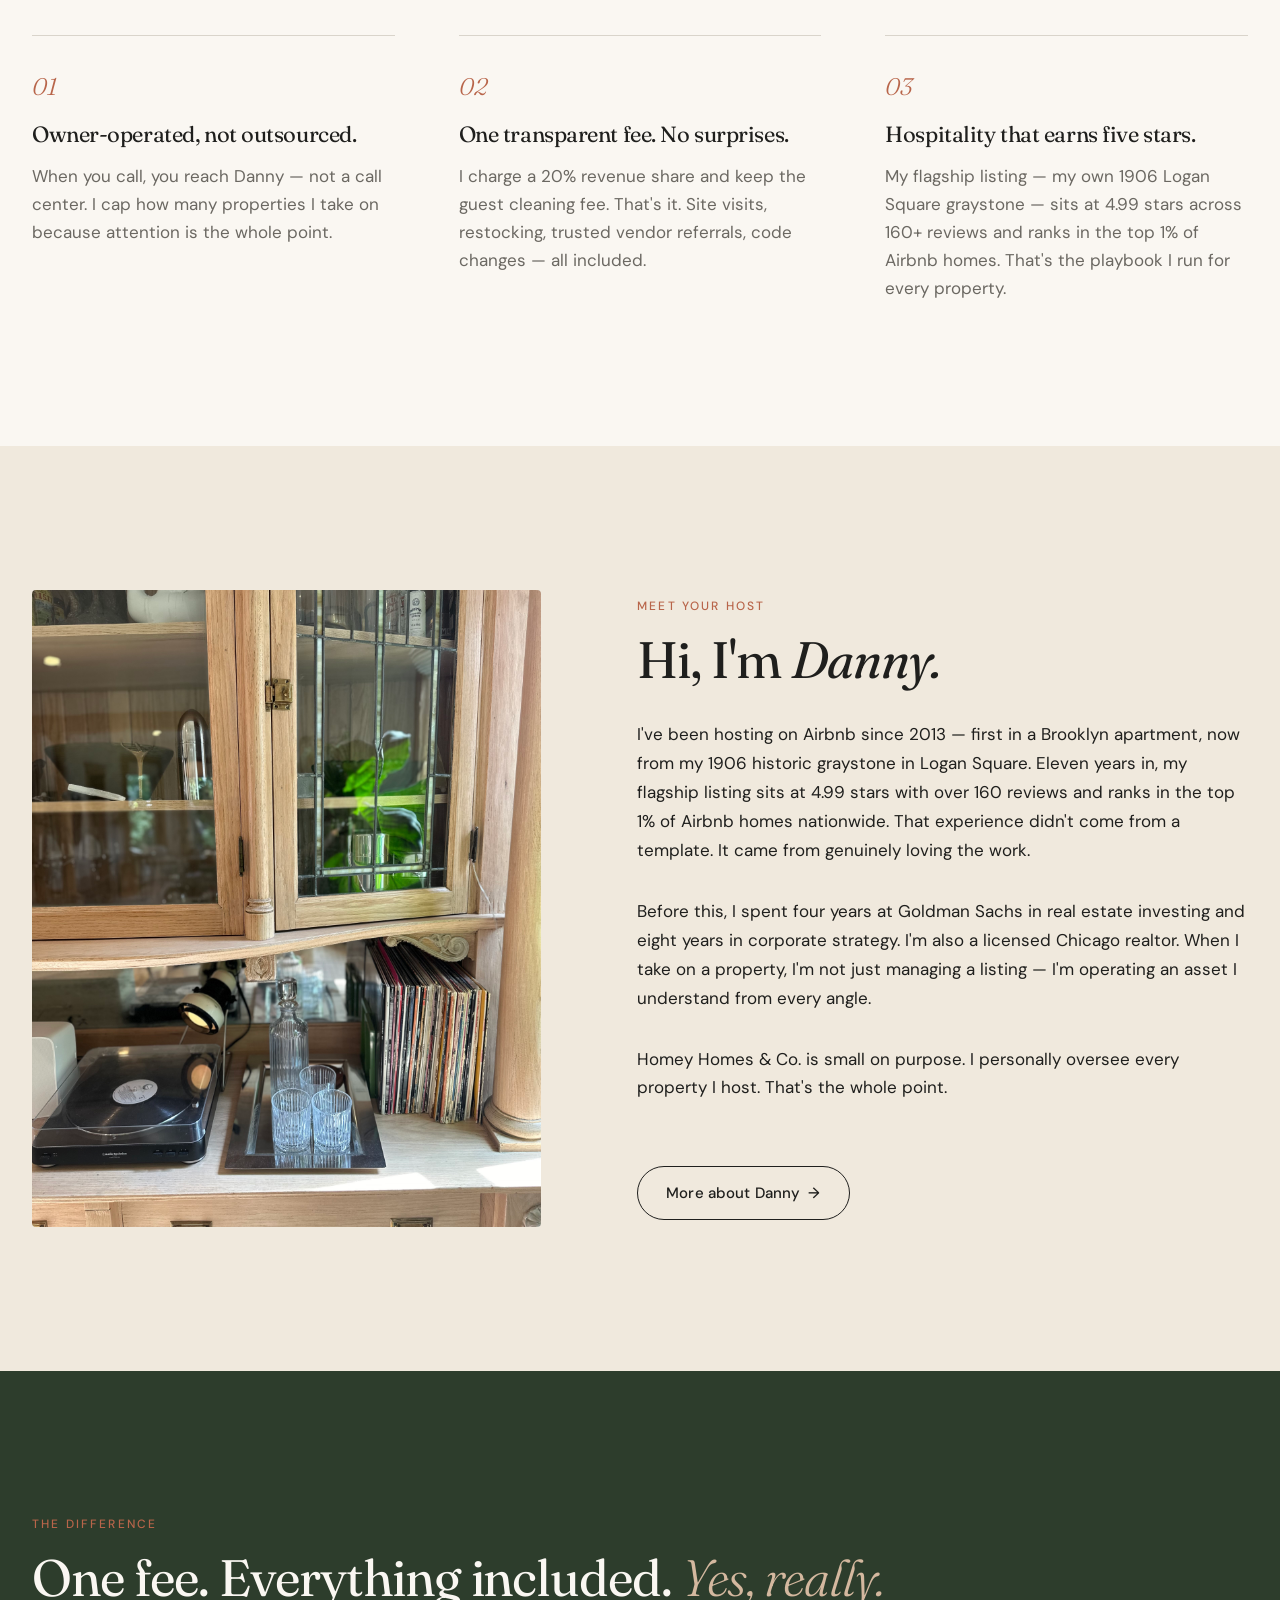
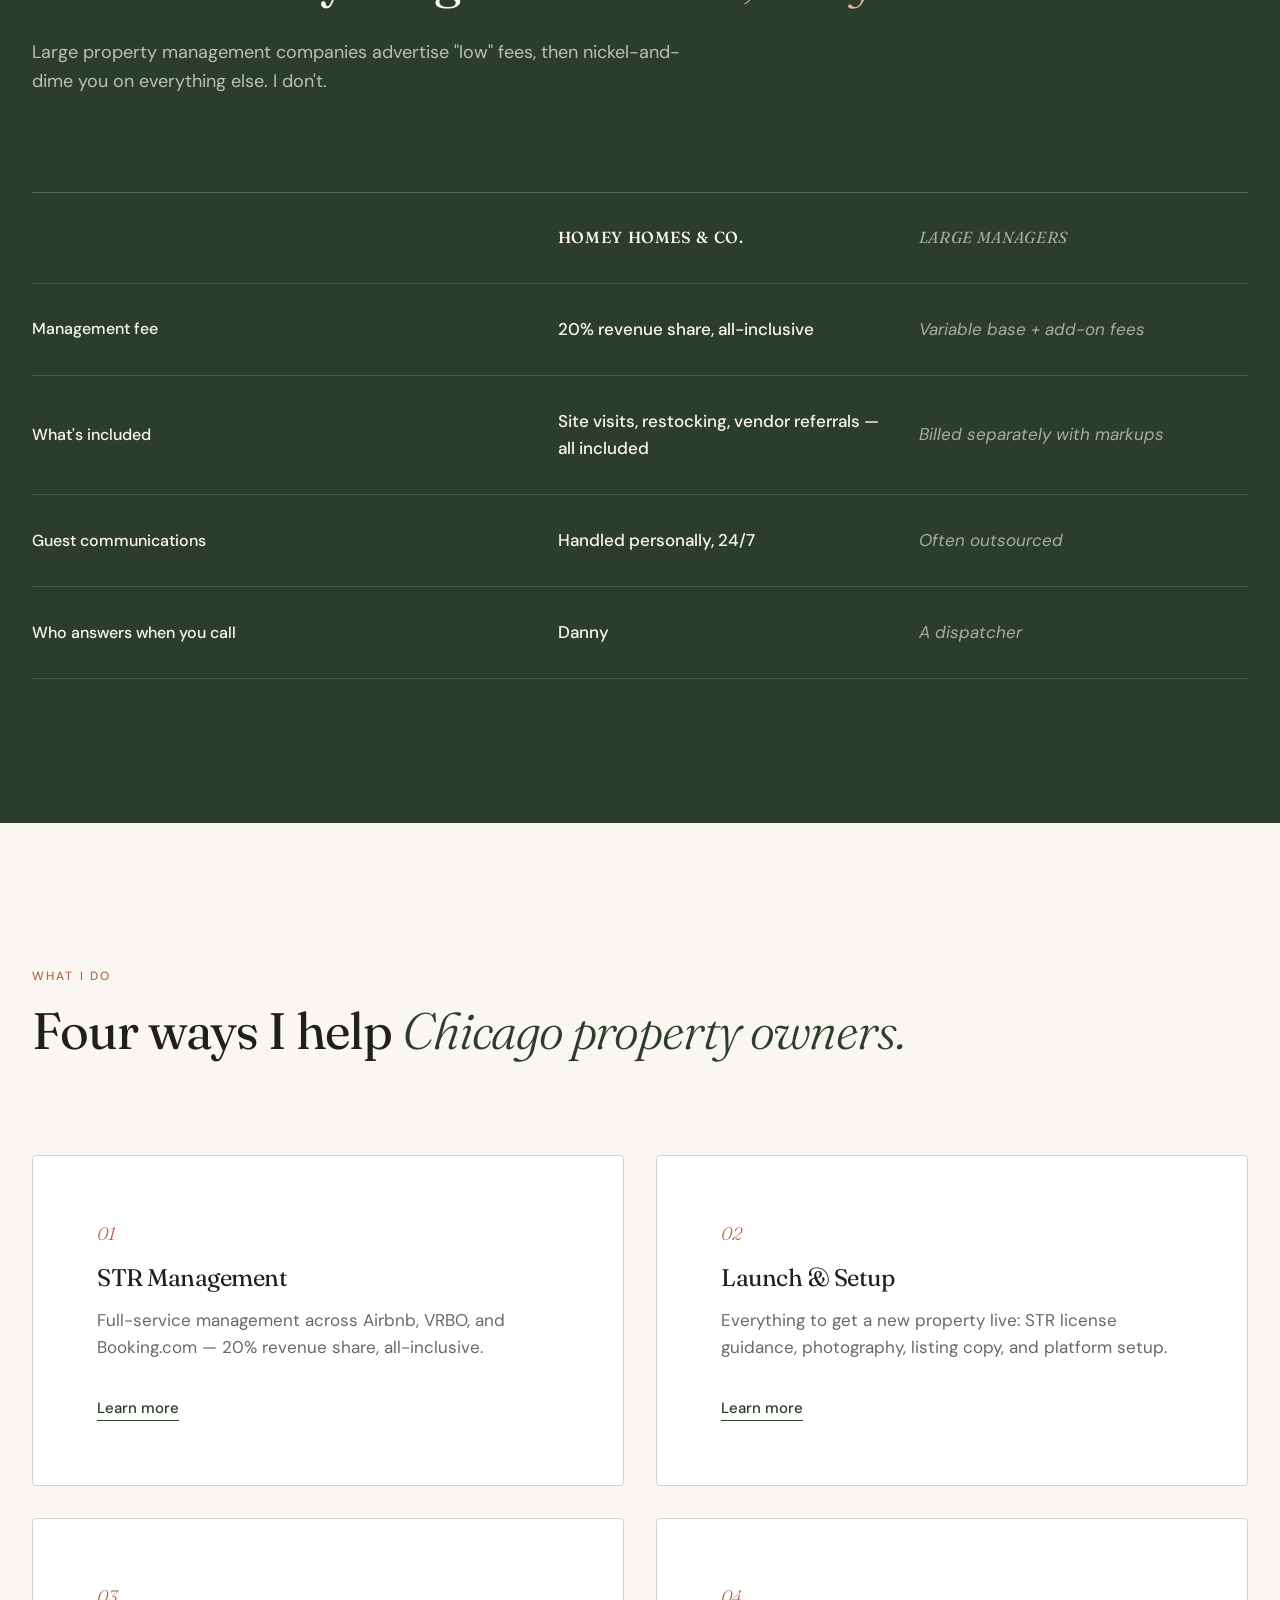
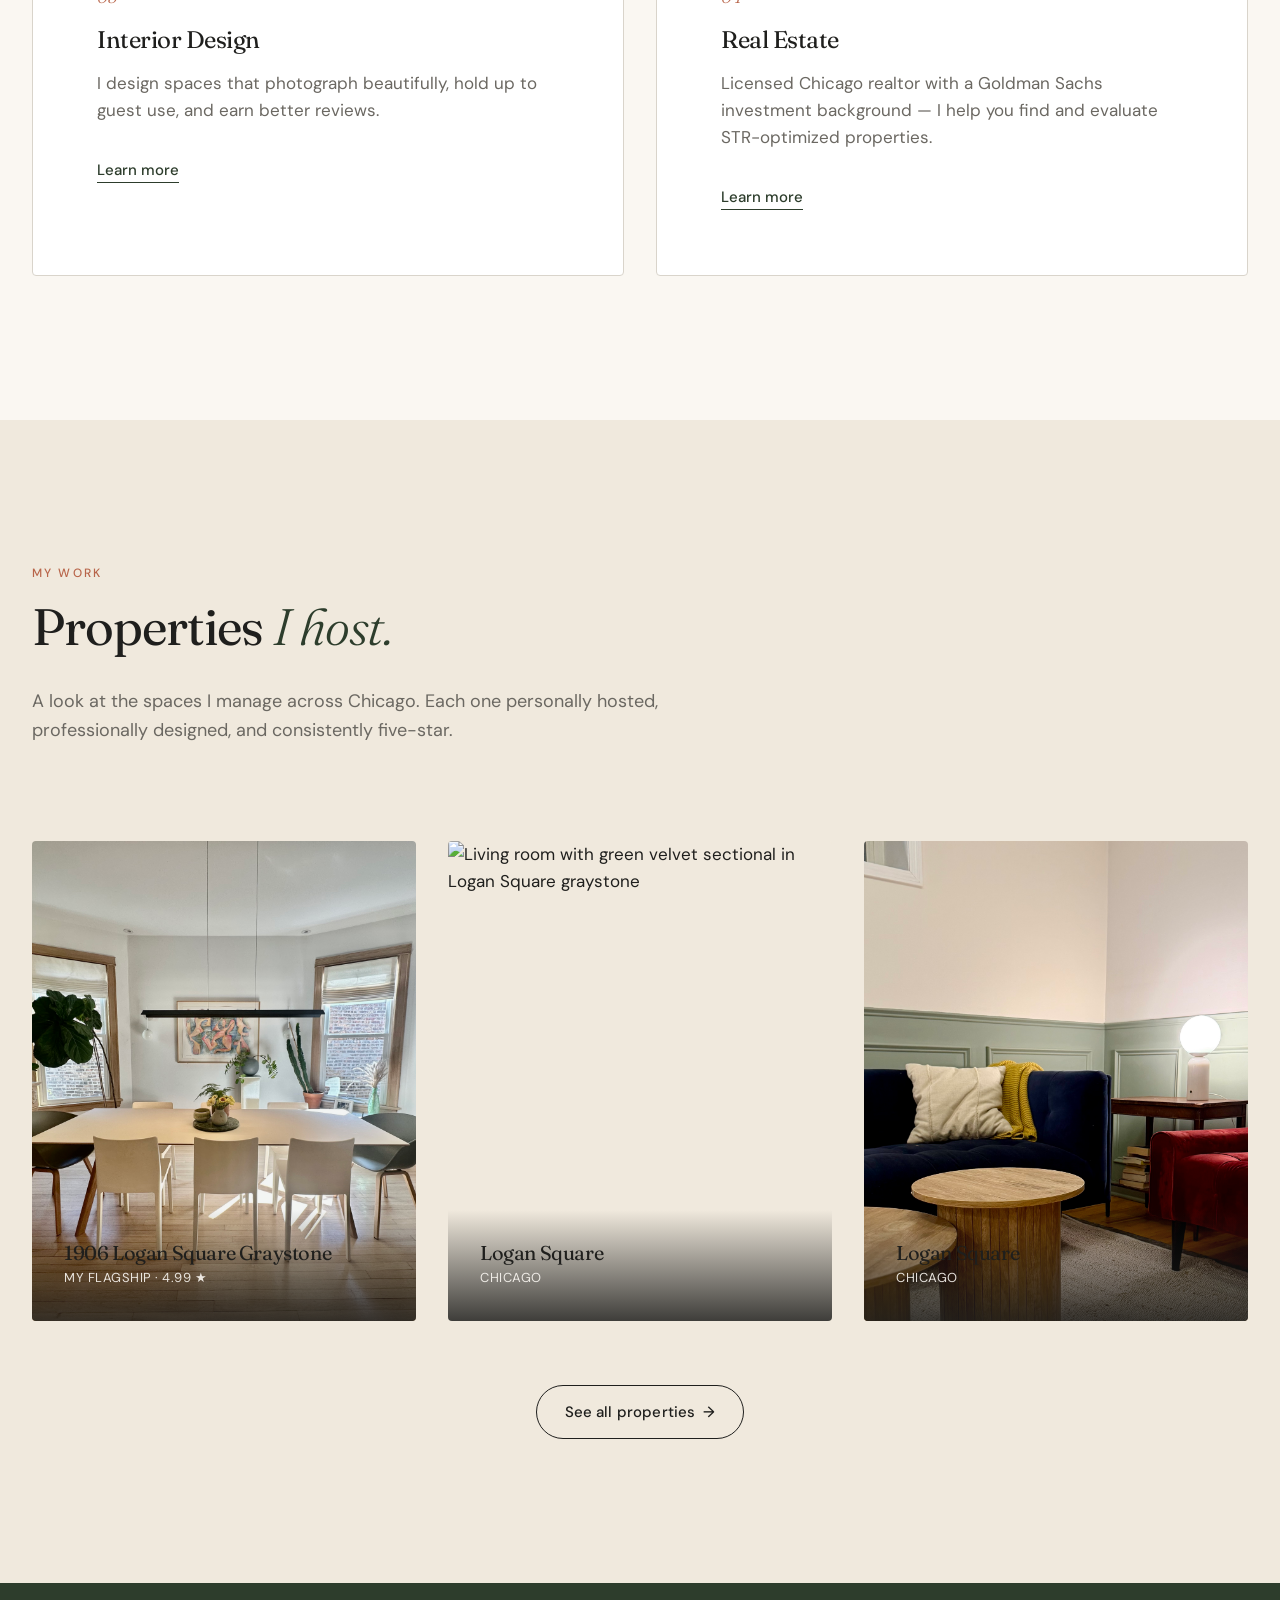
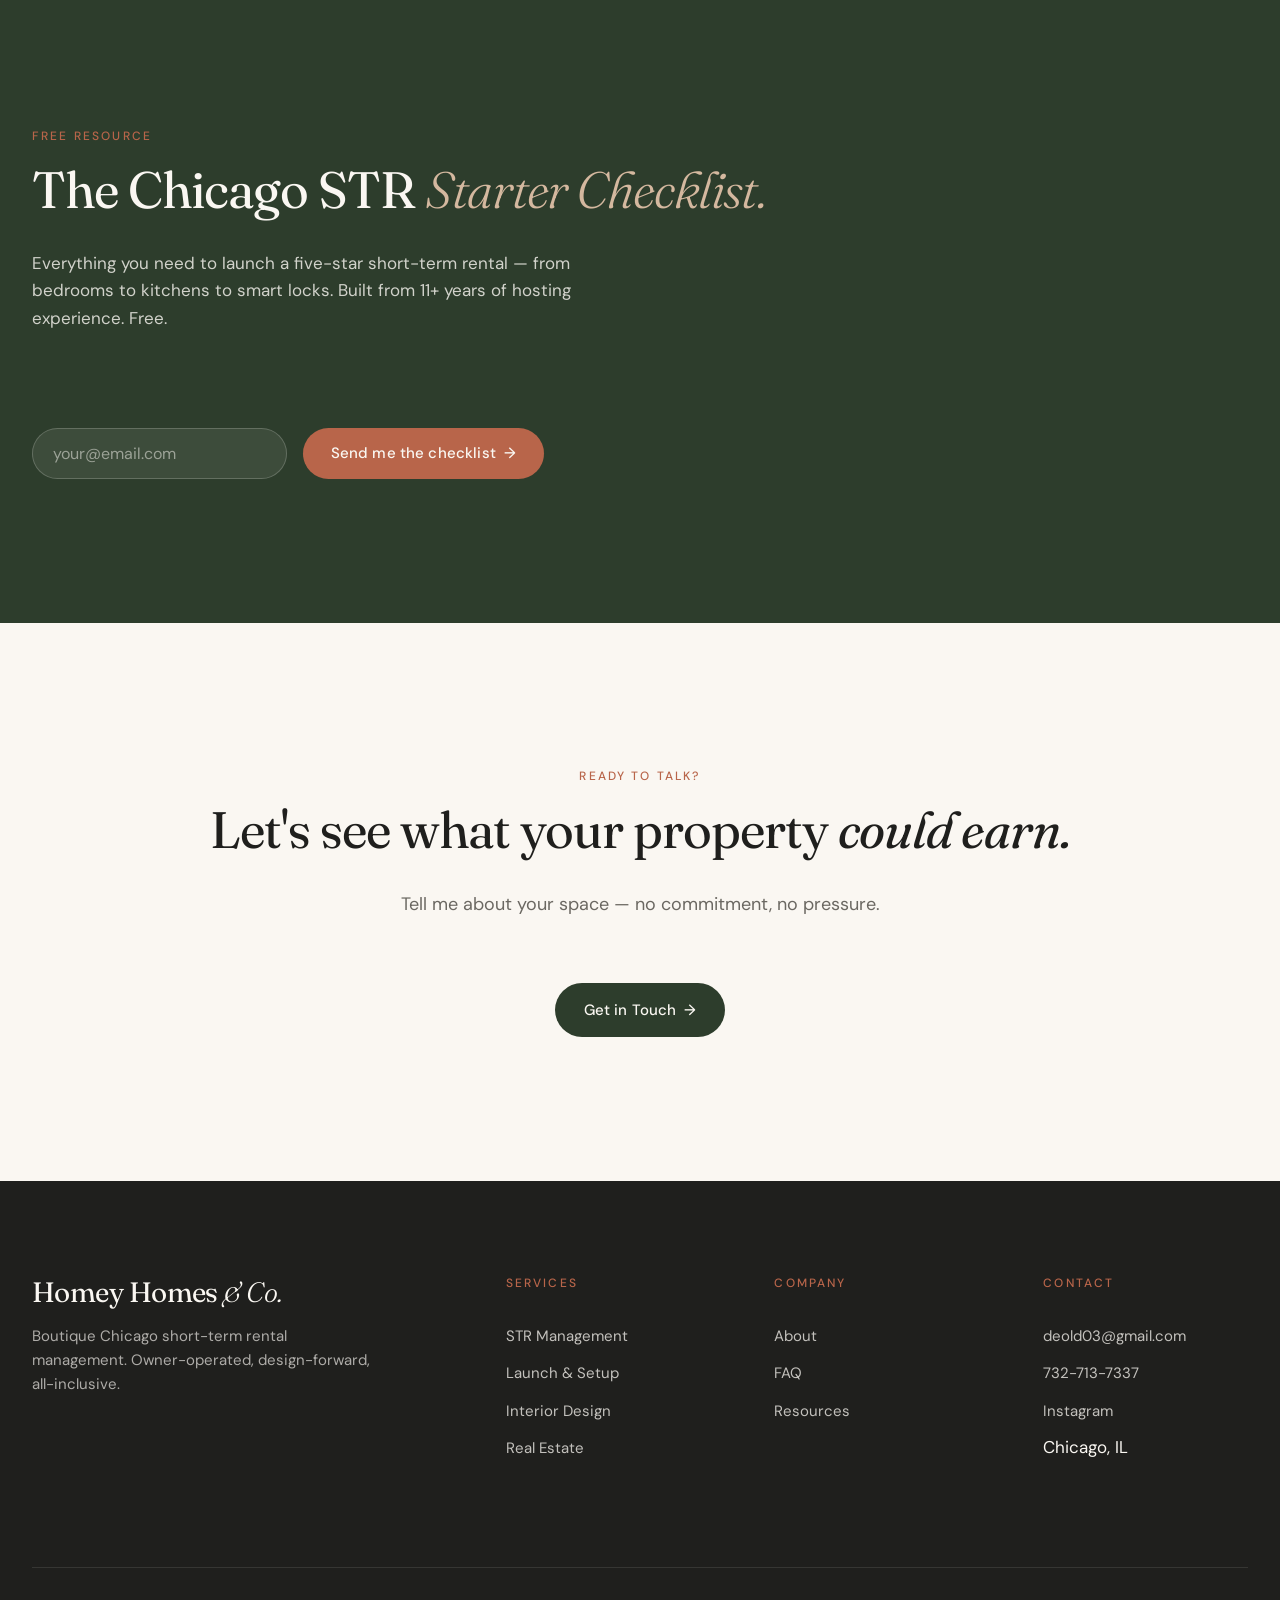
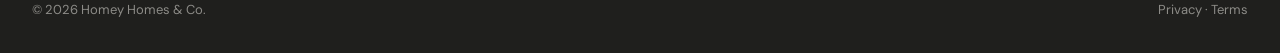
==== commit 2f0197f5: "Add Services page and redesigned homepage per v3 specification - New services.html page with four se" ====
--- a/index.html
+++ b/index.html
@@ -34,9 +34,9 @@
       </button>
       <ul class="nav-links" id="navLinks">
         <li><a href="services.html">Services</a></li>
+        <li><a href="properties.html">Properties</a></li>
         <li><a href="about.html">About</a></li>
-        <li><a href="case-studies.html">Case Studies</a></li>
-        <li><a href="pricing.html">Pricing</a></li>
+        <li><a href="faq.html">FAQ</a></li>
         <li><a href="resources.html">Resources</a></li>
         <li><a href="contact.html" class="nav-cta">Get in Touch</a></li>
       </ul>
@@ -49,11 +49,11 @@
       <div class="hero-grid">
         <div class="hero-content">
           <span class="eyebrow">Boutique Chicago short-term rental management</span>
-          <h1>Your Chicago rental, hosted <em>like it's our own home.</em></h1>
-          <p class="subhead">Owner-operated short-term rental management for thoughtful property owners. One transparent fee. No nickel-and-diming. The same care we put into our own Logan Square graystone &mdash; now for yours.</p>
+          <h1>Your Chicago rental, hosted <em>like it's my own home.</em></h1>
+          <p class="subhead">Owner-operated short-term rental management for thoughtful Chicago property owners. One transparent fee. No nickel-and-diming. The same care I put into my own Logan Square graystone &mdash; now for yours.</p>
           <div class="hero-cta-row">
             <a href="contact.html" class="btn btn-primary btn-arrow">Get in Touch</a>
-            <a href="case-studies.html" class="btn btn-secondary">See Our Properties</a>
+            <a href="properties.html" class="btn btn-secondary">See My Properties</a>
           </div>
         </div>
         <div class="hero-image">
@@ -75,30 +75,49 @@
     </div>
   </div>
 
-  <!-- ============== VALUE PROP / PILLARS ============== -->
+  <!-- ============== WHY OWNERS CHOOSE ME ============== -->
   <section>
     <div class="container">
       <div class="section-header">
-        <span class="eyebrow">Why owners choose us</span>
+        <span class="eyebrow">Why owners choose me</span>
         <h2>Big enough to be excellent. <em>Small enough to care.</em></h2>
-        <p class="lede">Most short-term rental managers are either too big to give your property real attention &mdash; or too small to actually know what they're doing. We're neither. We're a boutique Chicago operation, built by an 11-year Airbnb Superhost with a background in real estate investing and corporate strategy. We treat your property like the asset it is, and your guests like guests in our own home.</p>
+        <p class="lede">Most short-term rental managers are either too big to give your property real attention &mdash; or too small to actually know what they're doing. I'm neither. I'm a boutique Chicago operator, built on 11 years of Airbnb Superhost experience and a background in real estate investing and corporate strategy. I treat your property like the asset it is, and your guests like guests in my own home.</p>
       </div>
 
       <div class="pillars">
         <div class="pillar">
           <span class="pillar-number">01</span>
           <h3>Owner-operated, not outsourced.</h3>
-          <p>When you call, you reach Danny &mdash; not a call center. We cap how many properties we take on because attention is the whole point.</p>
+          <p>When you call, you reach Danny &mdash; not a call center. I cap how many properties I take on because attention is the whole point.</p>
         </div>
         <div class="pillar">
           <span class="pillar-number">02</span>
           <h3>One transparent fee. No surprises.</h3>
-          <p>We charge a 20% revenue share and keep the guest cleaning fee. That's it. Site visits, restocking, vendor coordination, code changes &mdash; all included.</p>
+          <p>I charge a 20% revenue share and keep the guest cleaning fee. That's it. Site visits, restocking, trusted vendor referrals, code changes &mdash; all included.</p>
         </div>
         <div class="pillar">
           <span class="pillar-number">03</span>
           <h3>Hospitality that earns five stars.</h3>
-          <p>Our flagship listing &mdash; our own 1906 Logan Square graystone &mdash; sits at 4.99 stars across 166 reviews and ranks in the top 1% of Airbnb homes. That's the playbook we run for every property.</p>
+          <p>My flagship listing &mdash; my own 1906 Logan Square graystone &mdash; sits at 4.99 stars across 160+ reviews and ranks in the top 1% of Airbnb homes. That's the playbook I run for every property.</p>
+        </div>
+      </div>
+    </div>
+  </section>
+
+  <!-- ============== MEET YOUR HOST ============== -->
+  <section class="founder">
+    <div class="container">
+      <div class="founder-grid">
+        <div class="founder-image">
+          <img src="images/danny-headshot.jpeg" alt="Danny, founder of Homey Homes & Co.">
+        </div>
+        <div class="founder-content">
+          <span class="eyebrow">Meet your host</span>
+          <h2>Hi, I'm <em>Danny.</em></h2>
+          <p>I've been hosting on Airbnb since 2013 &mdash; first in a Brooklyn apartment, now from my 1906 historic graystone in Logan Square. Eleven years in, my flagship listing sits at 4.99 stars with over 160 reviews and ranks in the top 1% of Airbnb homes nationwide. That experience didn't come from a template. It came from genuinely loving the work.</p>
+          <p>Before this, I spent four years at Goldman Sachs in real estate investing and eight years in corporate strategy. I'm also a licensed Chicago realtor. When I take on a property, I'm not just managing a listing &mdash; I'm operating an asset I understand from every angle.</p>
+          <p>Homey Homes &amp; Co. is small on purpose. I personally oversee every property I host. That's the whole point.</p>
+          <a href="about.html" class="btn btn-secondary btn-arrow">More about Danny</a>
         </div>
       </div>
     </div>
@@ -110,44 +129,29 @@
       <div class="section-header">
         <span class="eyebrow">The difference</span>
         <h2>One fee. Everything included. <em>Yes, really.</em></h2>
-        <p class="lede">National property managers advertise "low" fees, then nickel-and-dime you on everything else. We don't.</p>
+        <p class="lede">Large property management companies advertise "low" fees, then nickel-and-dime you on everything else. I don't.</p>
       </div>
 
       <div class="comparison-table">
         <div class="comparison-row header-row">
           <div></div>
           <div class="col-us">Homey Homes &amp; Co.</div>
-          <div class="col-them">National Managers</div>
+          <div class="col-them">Large Managers</div>
         </div>
         <div class="comparison-row">
           <div class="comparison-feature">Management fee</div>
-          <div class="col-us">20% revenue share + cleaning fee</div>
-          <div class="col-them">Variable base + fees on top</div>
+          <div class="col-us">20% revenue share, all-inclusive</div>
+          <div class="col-them">Variable base + add-on fees</div>
         </div>
         <div class="comparison-row">
-          <div class="comparison-feature">Site visits</div>
-          <div class="col-us">Included</div>
-          <div class="col-them">$50&ndash;100 each</div>
-        </div>
-        <div class="comparison-row">
-          <div class="comparison-feature">Consumable restocking</div>
-          <div class="col-us">Included</div>
-          <div class="col-them">Billed with markup</div>
-        </div>
-        <div class="comparison-row">
-          <div class="comparison-feature">Vendor coordination</div>
-          <div class="col-us">Included, at cost</div>
-          <div class="col-them">Coordination fee + markup</div>
+          <div class="comparison-feature">What's included</div>
+          <div class="col-us">Site visits, restocking, vendor referrals &mdash; all included</div>
+          <div class="col-them">Billed separately with markups</div>
         </div>
         <div class="comparison-row">
           <div class="comparison-feature">Guest communications</div>
-          <div class="col-us">Included, handled personally</div>
-          <div class="col-them">Often outsourced overseas</div>
-        </div>
-        <div class="comparison-row">
-          <div class="comparison-feature">Monthly statement</div>
-          <div class="col-us">One clean report</div>
-          <div class="col-them">Pages of line items</div>
+          <div class="col-us">Handled personally, 24/7</div>
+          <div class="col-them">Often outsourced</div>
         </div>
         <div class="comparison-row">
           <div class="comparison-feature">Who answers when you call</div>
@@ -158,148 +162,78 @@
     </div>
   </section>
 
-  <!-- ============== SERVICES TEASER ============== -->
+  <!-- ============== FOUR WAYS I HELP ============== -->
   <section>
     <div class="container">
       <div class="section-header">
-        <span class="eyebrow">What we do</span>
-        <h2>Four ways we help <em>Chicago property owners.</em></h2>
+        <span class="eyebrow">What I do</span>
+        <h2>Four ways I help <em>Chicago property owners.</em></h2>
       </div>
 
       <div class="services-grid">
         <div class="service-card">
           <div class="service-number">01</div>
           <h3>STR Management</h3>
-          <p>Full-service management across Airbnb, VRBO, and Booking.com. Listing optimization, dynamic pricing, guest communications, cleaning coordination, restocking, maintenance. Twenty percent revenue share, all-inclusive.</p>
+          <p>Full-service management across Airbnb, VRBO, and Booking.com &mdash; 20% revenue share, all-inclusive.</p>
           <a href="services.html#management">Learn more</a>
         </div>
         <div class="service-card">
           <div class="service-number">02</div>
           <h3>Launch &amp; Setup</h3>
-          <p>New to short-term rentals? We help you set up your listing from scratch &mdash; including Chicago STR license registration, photography coordination, listing copy, and platform setup. One-time fee.</p>
+          <p>Everything to get a new property live: STR license guidance, photography, listing copy, and platform setup.</p>
           <a href="services.html#launch">Learn more</a>
         </div>
         <div class="service-card">
           <div class="service-number">03</div>
           <h3>Interior Design</h3>
-          <p>Most rental interiors look like they were furnished by a committee. Ours don't. We design spaces that photograph beautifully and earn better reviews. With access to vendor discounts at all major retailers.</p>
+          <p>I design spaces that photograph beautifully, hold up to guest use, and earn better reviews.</p>
           <a href="services.html#design">Learn more</a>
         </div>
         <div class="service-card">
           <div class="service-number">04</div>
           <h3>Real Estate</h3>
-          <p>Licensed Chicago realtor, with a Goldman Sachs investment background. If you're looking to buy an STR-optimized property, we help you find the right one &mdash; with revenue modeling baked in.</p>
+          <p>Licensed Chicago realtor with a Goldman Sachs investment background &mdash; I help you find and evaluate STR-optimized properties.</p>
           <a href="services.html#realestate">Learn more</a>
         </div>
       </div>
     </div>
   </section>
 
-  <!-- ============== PROPERTIES SHOWCASE ============== -->
+  <!-- ============== PROPERTIES TEASER ============== -->
   <section style="background-color: var(--cream-dark);">
     <div class="container">
       <div class="section-header">
-        <span class="eyebrow">Our work</span>
-        <h2>Properties <em>we host.</em></h2>
-        <p class="lede">A look at the spaces we manage across Chicago. Each one personally hosted, professionally designed, and consistently five-star.</p>
+        <span class="eyebrow">My work</span>
+        <h2>Properties <em>I host.</em></h2>
+        <p class="lede">A look at the spaces I manage across Chicago. Each one personally hosted, professionally designed, and consistently five-star.</p>
       </div>
 
       <div class="properties-grid">
         <div class="property-card">
-          <img src="images/property-1.jpg" alt="Logan Square Graystone">
+          <img src="images/graystone-dining.jpeg" alt="Dining room with restored Corinthian columns in 1906 Logan Square graystone">
           <div class="property-card-overlay">
             <h4>1906 Logan Square Graystone</h4>
-            <div class="meta">Our flagship · 4.99 ★</div>
+            <div class="meta">My flagship &middot; 4.99 ★</div>
           </div>
         </div>
         <div class="property-card">
-          <img src="images/property-2.jpg" alt="Chicago short-term rental property">
+          <img src="images/graystone-living.jpeg" alt="Living room with green velvet sectional in Logan Square graystone">
           <div class="property-card-overlay">
-            <h4>Designed Living Room</h4>
-            <div class="meta">Logan Square</div>
+            <h4>Logan Square</h4>
+            <div class="meta">Chicago</div>
           </div>
         </div>
         <div class="property-card">
-          <img src="images/property-3.jpg" alt="Chicago short-term rental kitchen">
+          <img src="images/property2-sage-living.jpeg" alt="Living room with custom sage wainscoting and velvet seating">
           <div class="property-card-overlay">
-            <h4>Open Concept Kitchen</h4>
-            <div class="meta">West Loop</div>
+            <h4>Logan Square</h4>
+            <div class="meta">Chicago</div>
           </div>
         </div>
-        <div class="property-card">
-          <img src="images/property-4.jpg" alt="Chicago short-term rental bedroom">
-          <div class="property-card-overlay">
-            <h4>Primary Bedroom</h4>
-            <div class="meta">Logan Square</div>
-          </div>
-        </div>
-        <div class="property-card">
-          <img src="images/property-5.jpg" alt="Chicago short-term rental dining">
-          <div class="property-card-overlay">
-            <h4>Editorial Living Space</h4>
-            <div class="meta">Wicker Park</div>
-          </div>
-        </div>
-        <div class="property-card">
-          <img src="images/property-6.jpg" alt="Chicago short-term rental">
-          <div class="property-card-overlay">
-            <h4>Bunk Room Suite</h4>
-            <div class="meta">River North</div>
-          </div>
-        </div>
-      </div>
-    </div>
-  </section>
-
-  <!-- ============== FOUNDER STORY ============== -->
-  <section class="founder">
-    <div class="container">
-      <div class="founder-grid">
-        <div class="founder-image">
-          <img src="images/founder.jpg" alt="Danny, founder of Homey Homes & Co.">
-        </div>
-        <div class="founder-content">
-          <span class="eyebrow">Meet your host</span>
-          <h2>Hi, I'm <em>Danny.</em></h2>
-          <p>I've been hosting on Airbnb since 2013 &mdash; first in a Brooklyn apartment, now from my 1906 historic graystone in Logan Square. Eleven years in, our flagship listing sits at 4.99 stars with over 160 reviews and ranks in the top 1% of Airbnb homes nationwide. That experience didn't come from a template. It came from genuinely loving the work.</p>
-          <p>Before this, I spent six years at Goldman Sachs in real estate investing and eight years in corporate strategy. I'm also a licensed Chicago realtor. When I take on a property, I'm not just managing a listing &mdash; I'm operating an asset I understand from every angle.</p>
-          <p>Homey Homes &amp; Co. is small on purpose. I personally oversee every property we host. That's the whole point.</p>
-          <a href="about.html" class="btn btn-secondary btn-arrow">More about Danny</a>
-        </div>
-      </div>
-    </div>
-  </section>
-
-  <!-- ============== TESTIMONIALS ============== -->
-  <section>
-    <div class="container">
-      <div class="section-header">
-        <span class="eyebrow">What owners say</span>
-        <h2>Real owners. <em>Real results.</em></h2>
-      </div>
-
-      <div class="testimonials-grid">
-        <div class="testimonial">
-          <p class="testimonial-quote">"Testimonial coming soon."</p>
-          <div class="testimonial-author">
-            Brett W.
-            <span>Property owner — Chicago</span>
-          </div>
-        </div>
-        <div class="testimonial">
-          <p class="testimonial-quote">"Testimonial coming soon."</p>
-          <div class="testimonial-author">
-            Diana M.
-            <span>Property owner — Chicago</span>
-          </div>
-        </div>
-        <div class="testimonial">
-          <p class="testimonial-quote">"Testimonial coming soon."</p>
-          <div class="testimonial-author">
-            Henry K.
-            <span>Property owner — Chicago</span>
-          </div>
-        </div>
+      </div>
+
+      <div class="properties-cta">
+        <a href="properties.html" class="btn btn-secondary btn-arrow">See all properties</a>
       </div>
     </div>
   </section>
@@ -326,7 +260,7 @@
     <div class="container-narrow">
       <span class="eyebrow">Ready to talk?</span>
       <h2>Let's see what your property <em>could earn.</em></h2>
-      <p>Tell us about your space. We'll be in touch within two business days &mdash; no commitment, no pressure.</p>
+      <p>Tell me about your space &mdash; no commitment, no pressure.</p>
       <a href="contact.html" class="btn btn-primary btn-arrow">Get in Touch</a>
     </div>
   </section>
@@ -352,8 +286,7 @@
           <h4>Company</h4>
           <ul>
             <li><a href="about.html">About</a></li>
-            <li><a href="case-studies.html">Case Studies</a></li>
-            <li><a href="pricing.html">Pricing</a></li>
+            <li><a href="faq.html">FAQ</a></li>
             <li><a href="resources.html">Resources</a></li>
           </ul>
         </div>
@@ -368,9 +301,9 @@
         </div>
       </div>
       <div class="footer-bottom">
-        <div>© 2026 Homey Homes &amp; Co.</div>
+        <div>&copy; 2026 Homey Homes &amp; Co.</div>
         <div>
-          <a href="privacy.html">Privacy</a> · <a href="terms.html">Terms</a>
+          <a href="privacy.html">Privacy</a> &middot; <a href="terms.html">Terms</a>
         </div>
       </div>
     </div>
@@ -378,17 +311,11 @@
 
   <!-- ============== JAVASCRIPT ============== -->
   <script>
-    // Header scroll effect
     const header = document.getElementById('siteHeader');
     window.addEventListener('scroll', () => {
-      if (window.scrollY > 8) {
-        header.classList.add('scrolled');
-      } else {
-        header.classList.remove('scrolled');
-      }
+      header.classList.toggle('scrolled', window.scrollY > 8);
     });
 
-    // Mobile menu toggle
     const navToggle = document.getElementById('navToggle');
     const navLinks = document.getElementById('navLinks');
     navToggle.addEventListener('click', () => {
--- a/css/style.css
+++ b/css/style.css
@@ -939,6 +939,13 @@
   color: rgba(250, 247, 242, 0.5);
 }
 
+/* --- Properties teaser CTA --- */
+
+.properties-cta {
+  margin-top: var(--space-lg);
+  text-align: center;
+}
+
 /* --- Animations --- */
 
 @keyframes fade-up {
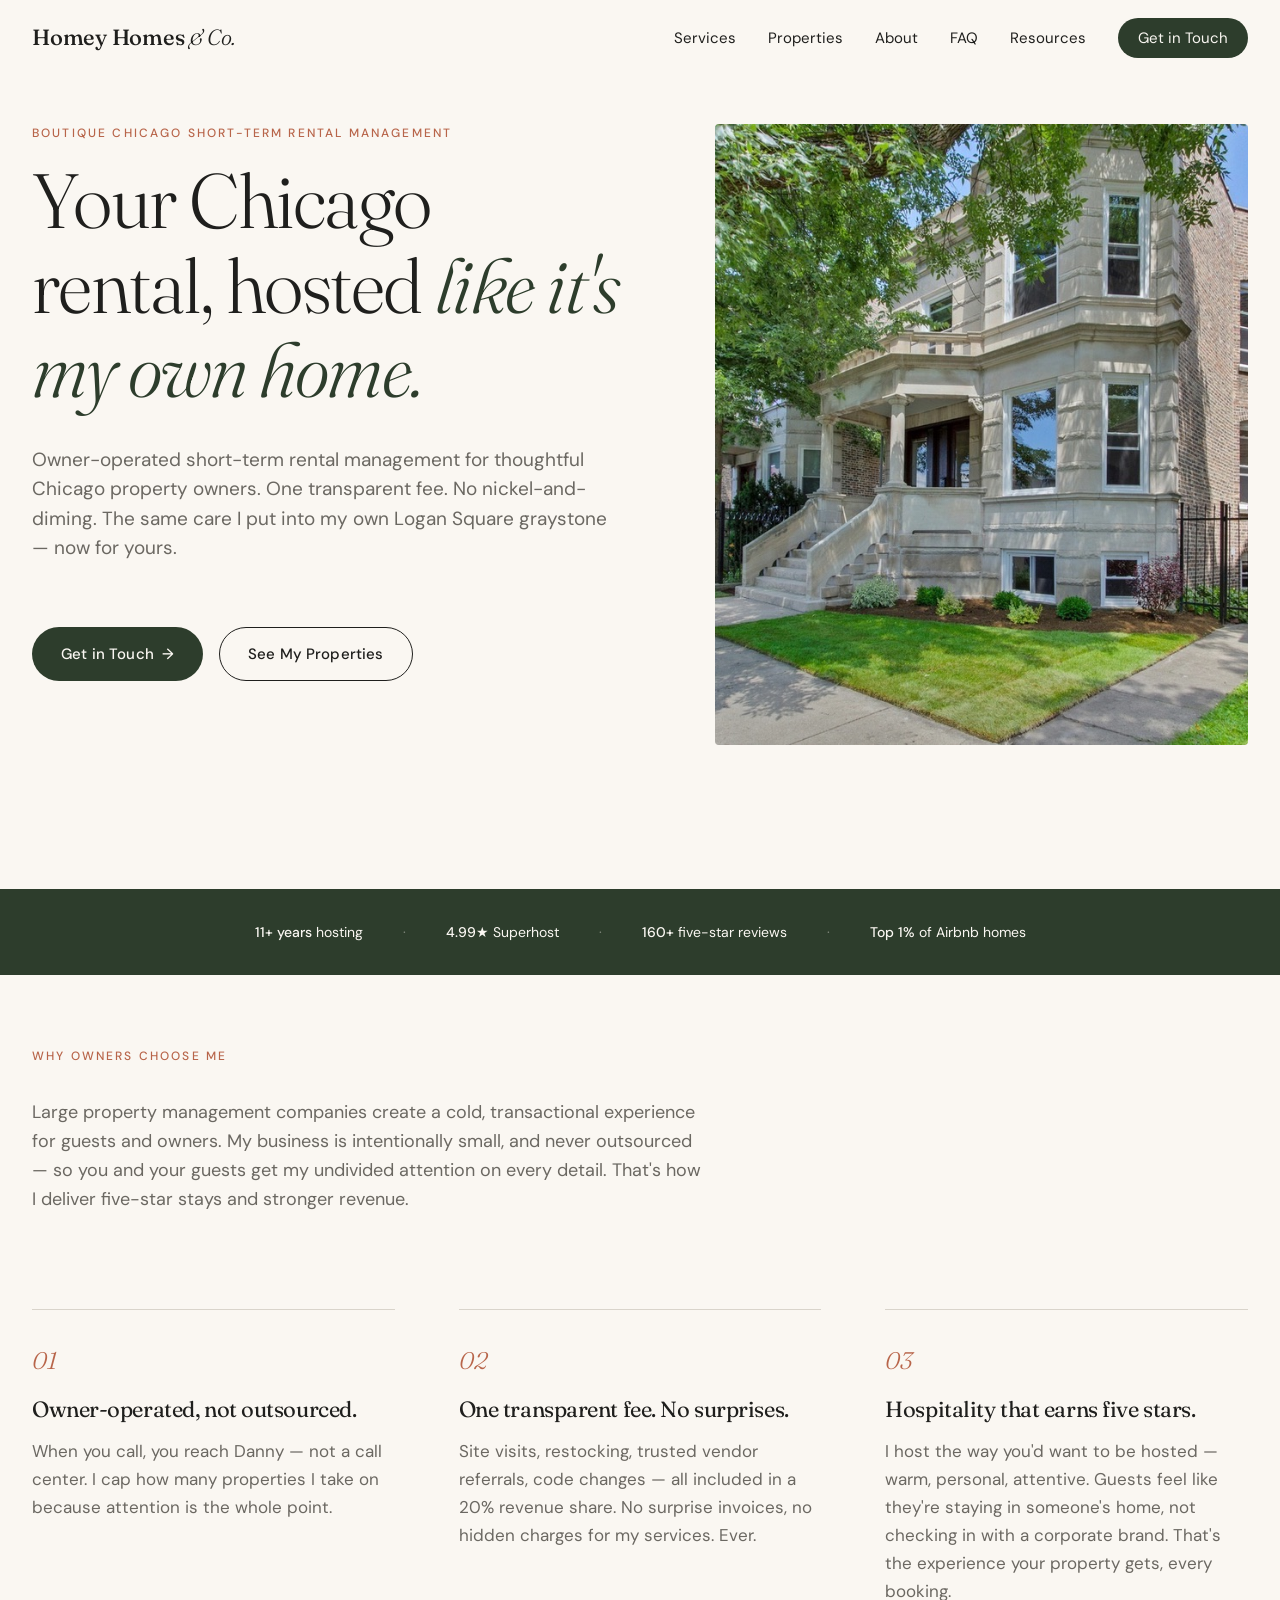
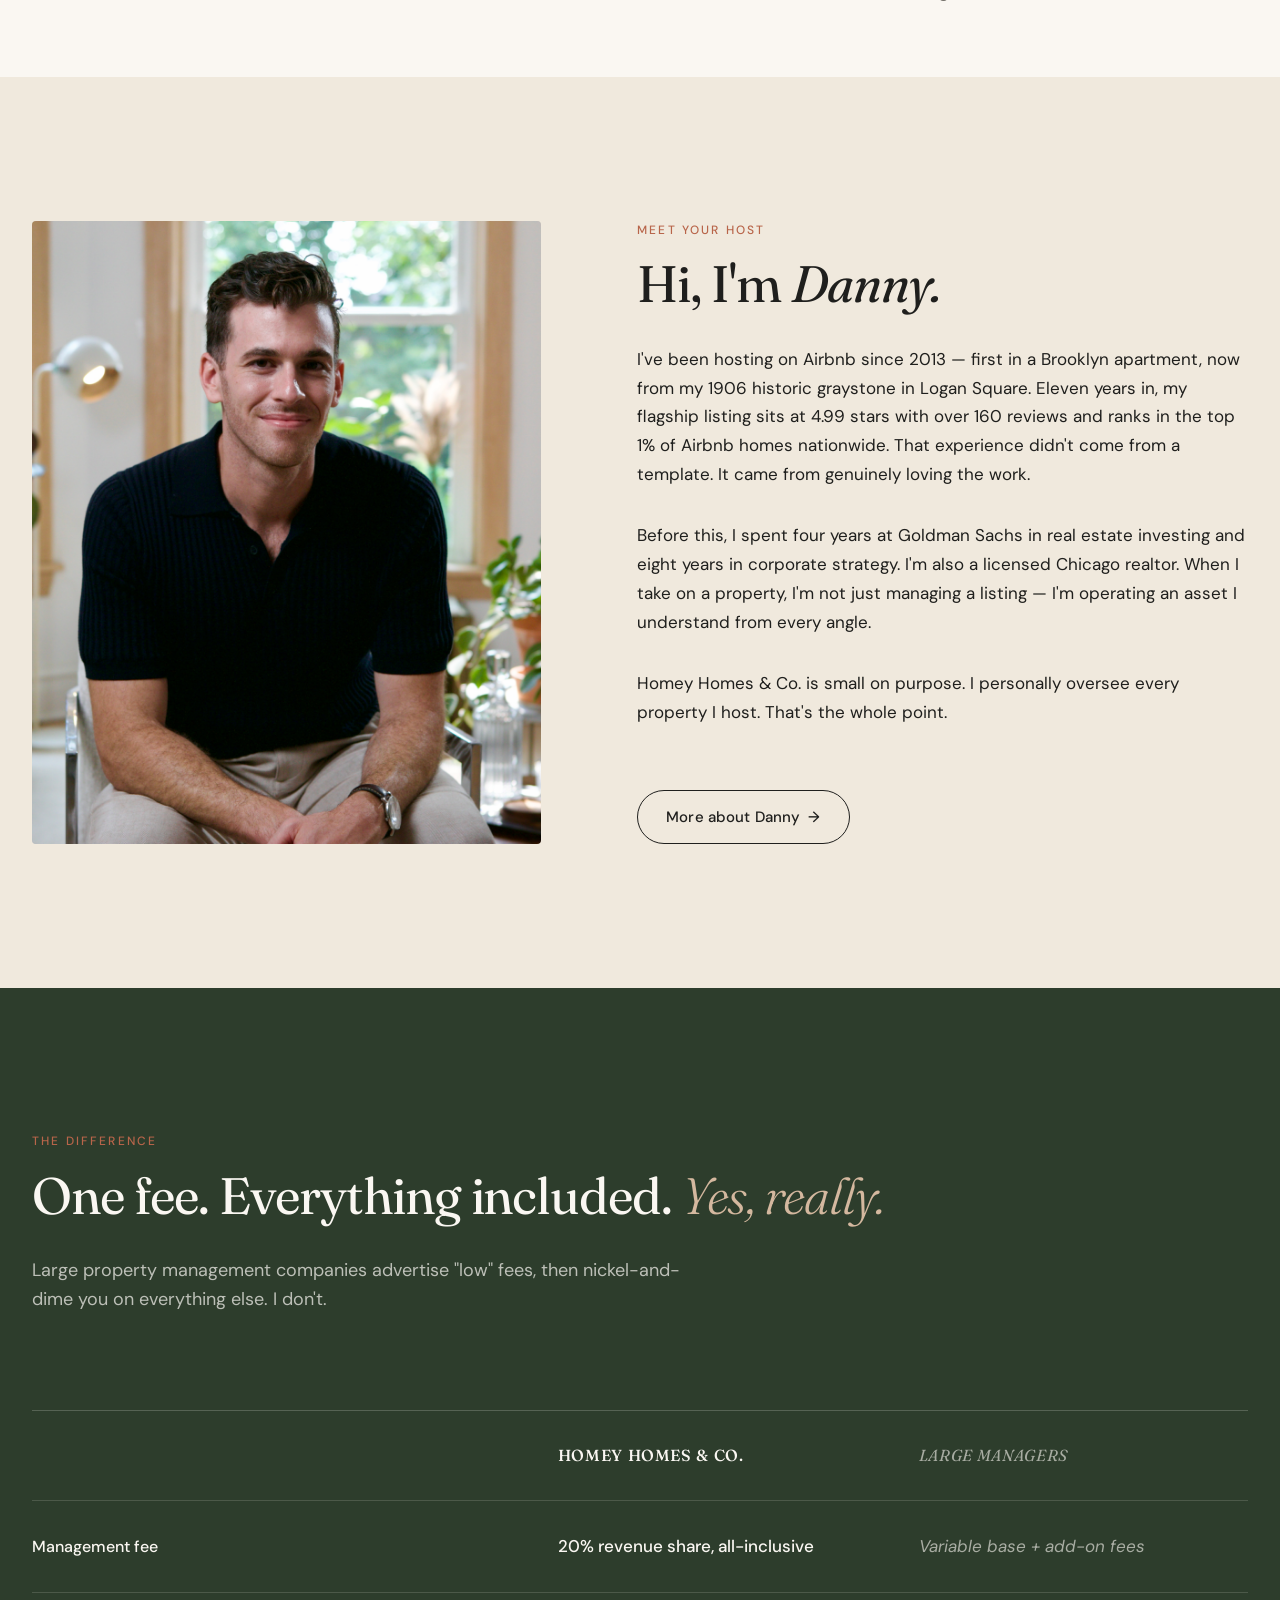
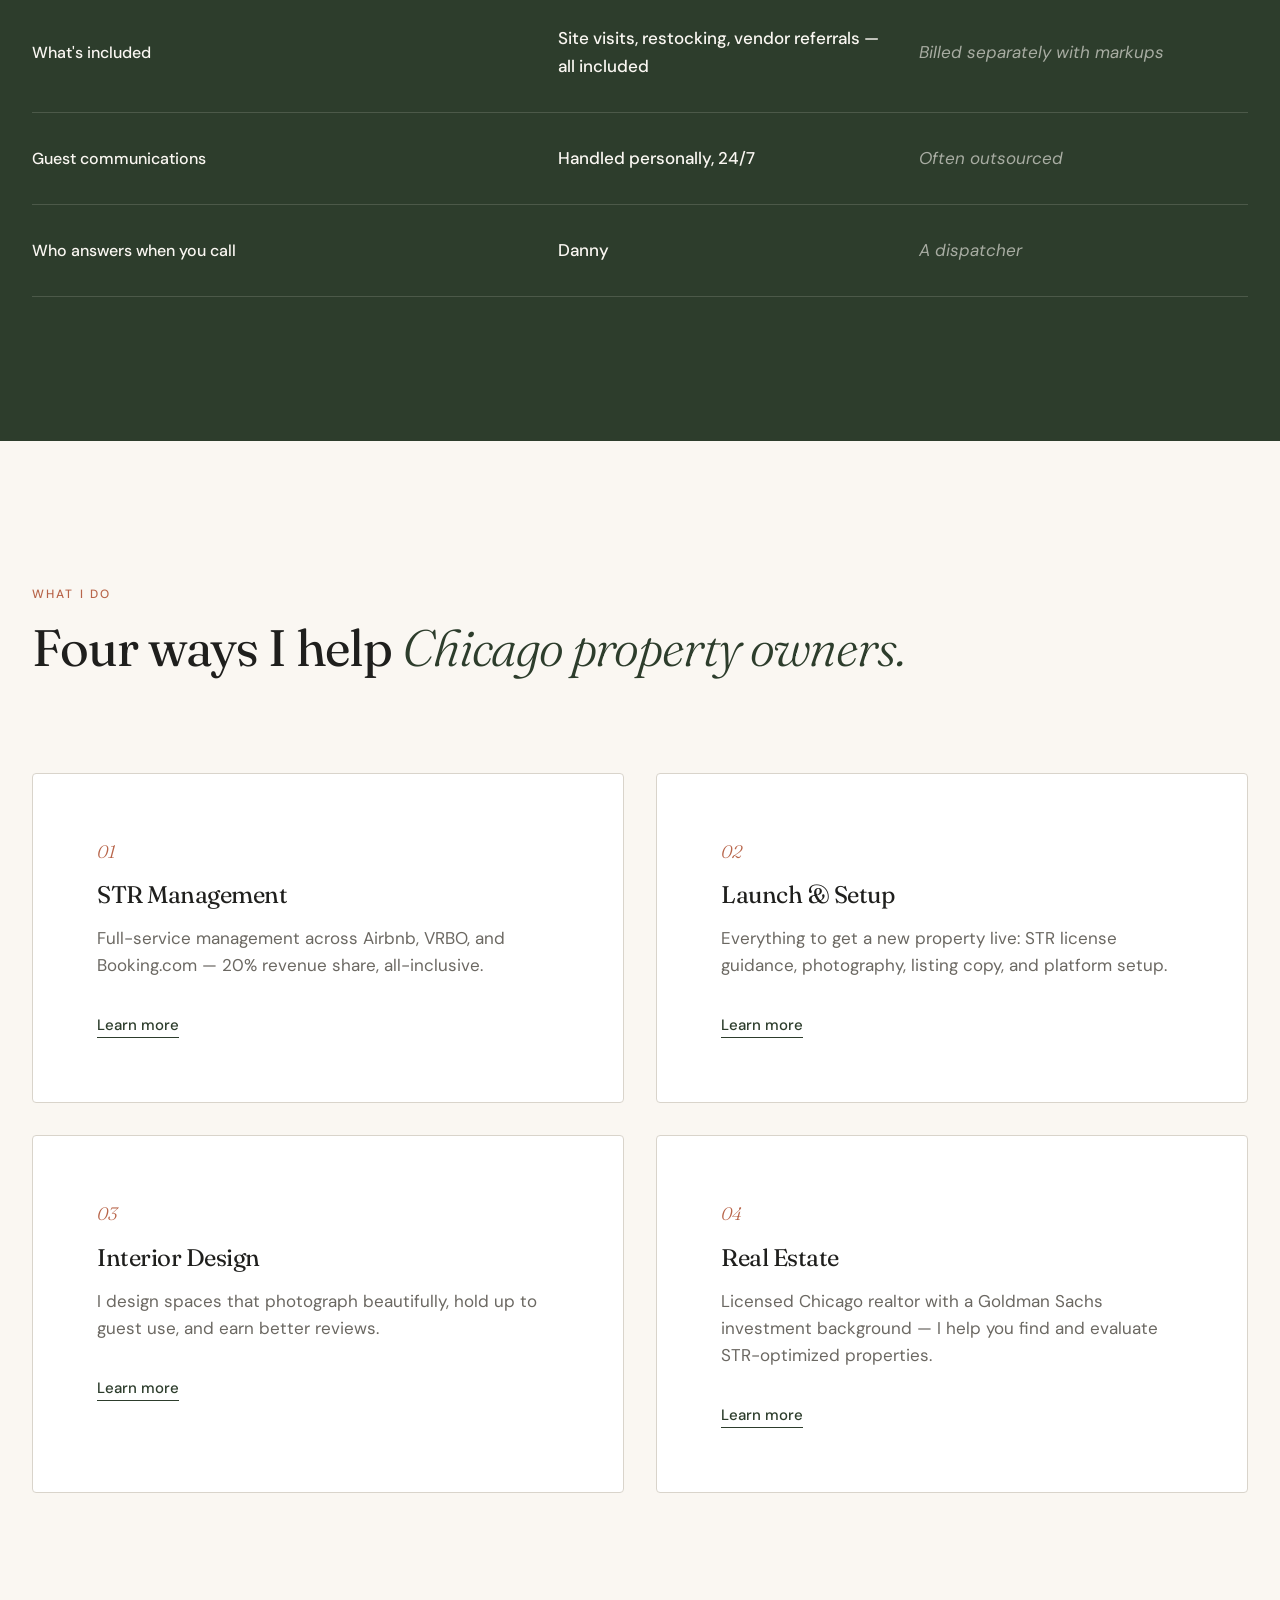
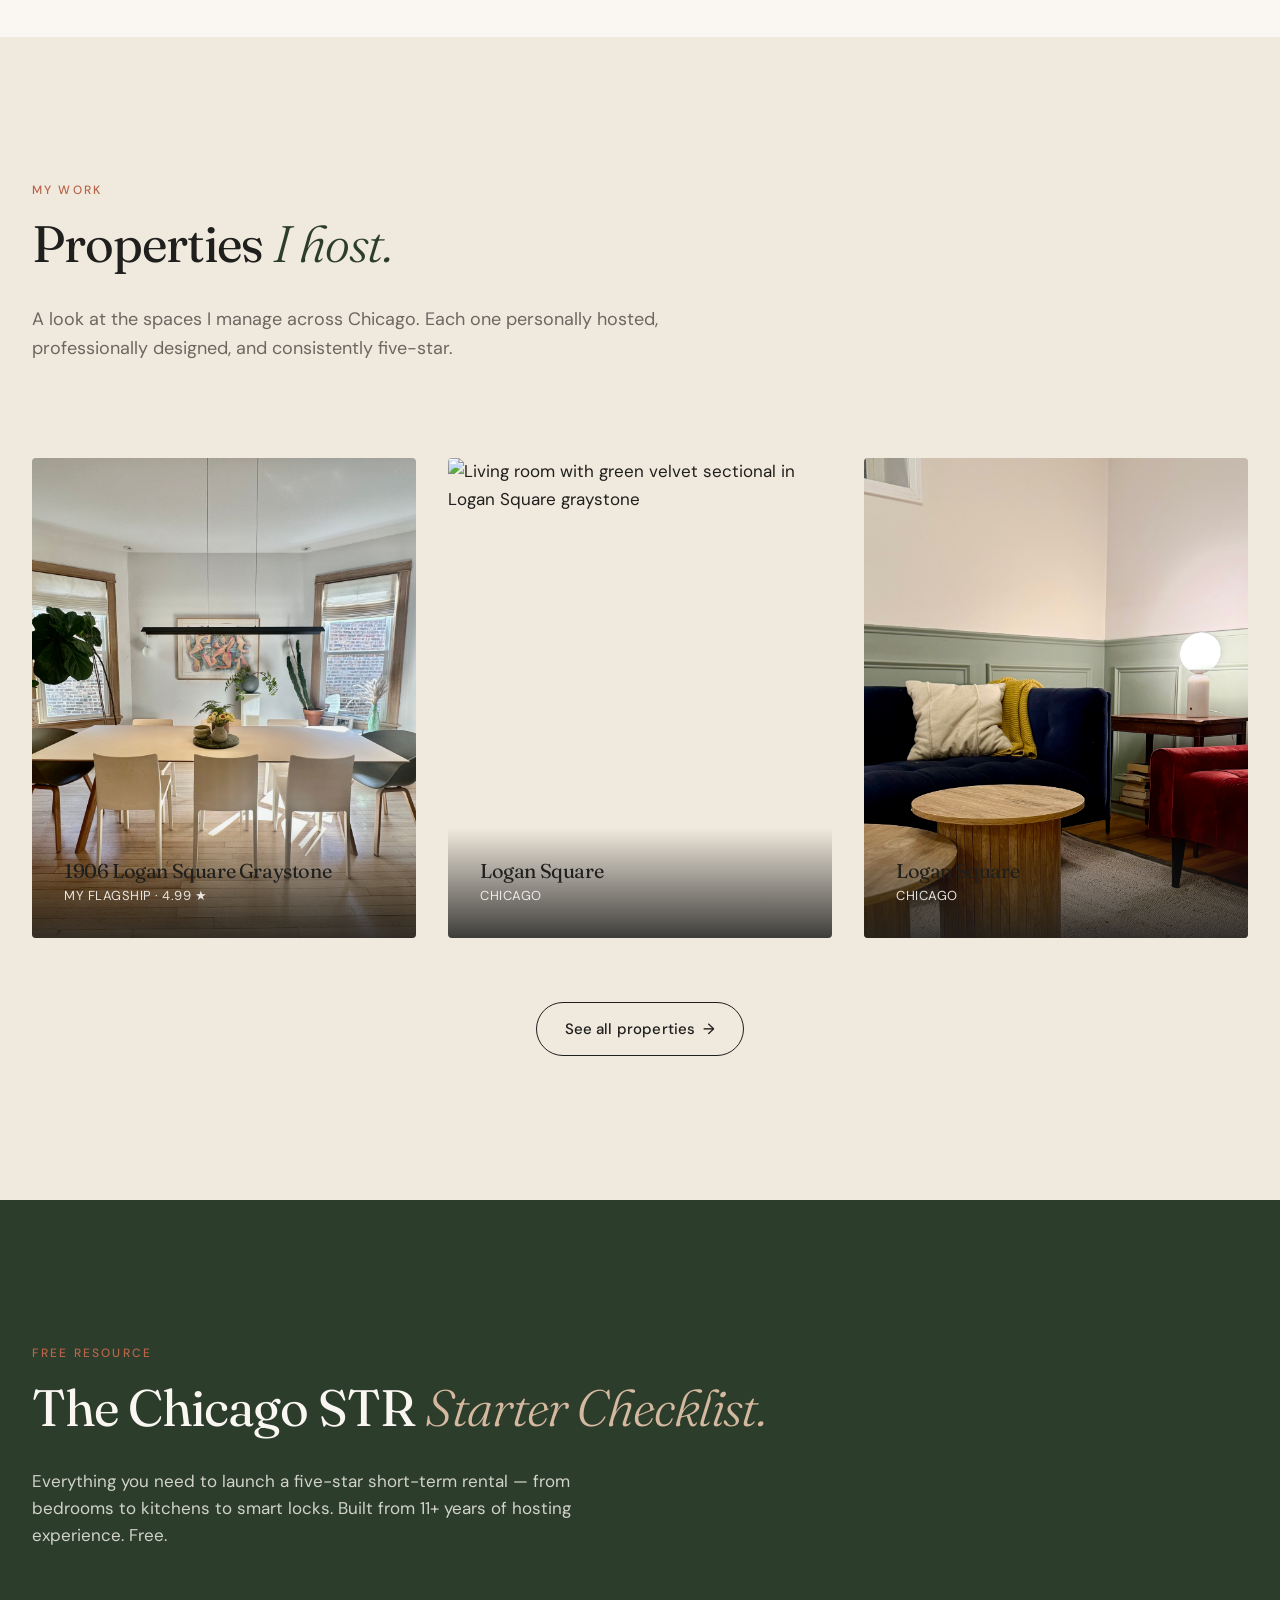
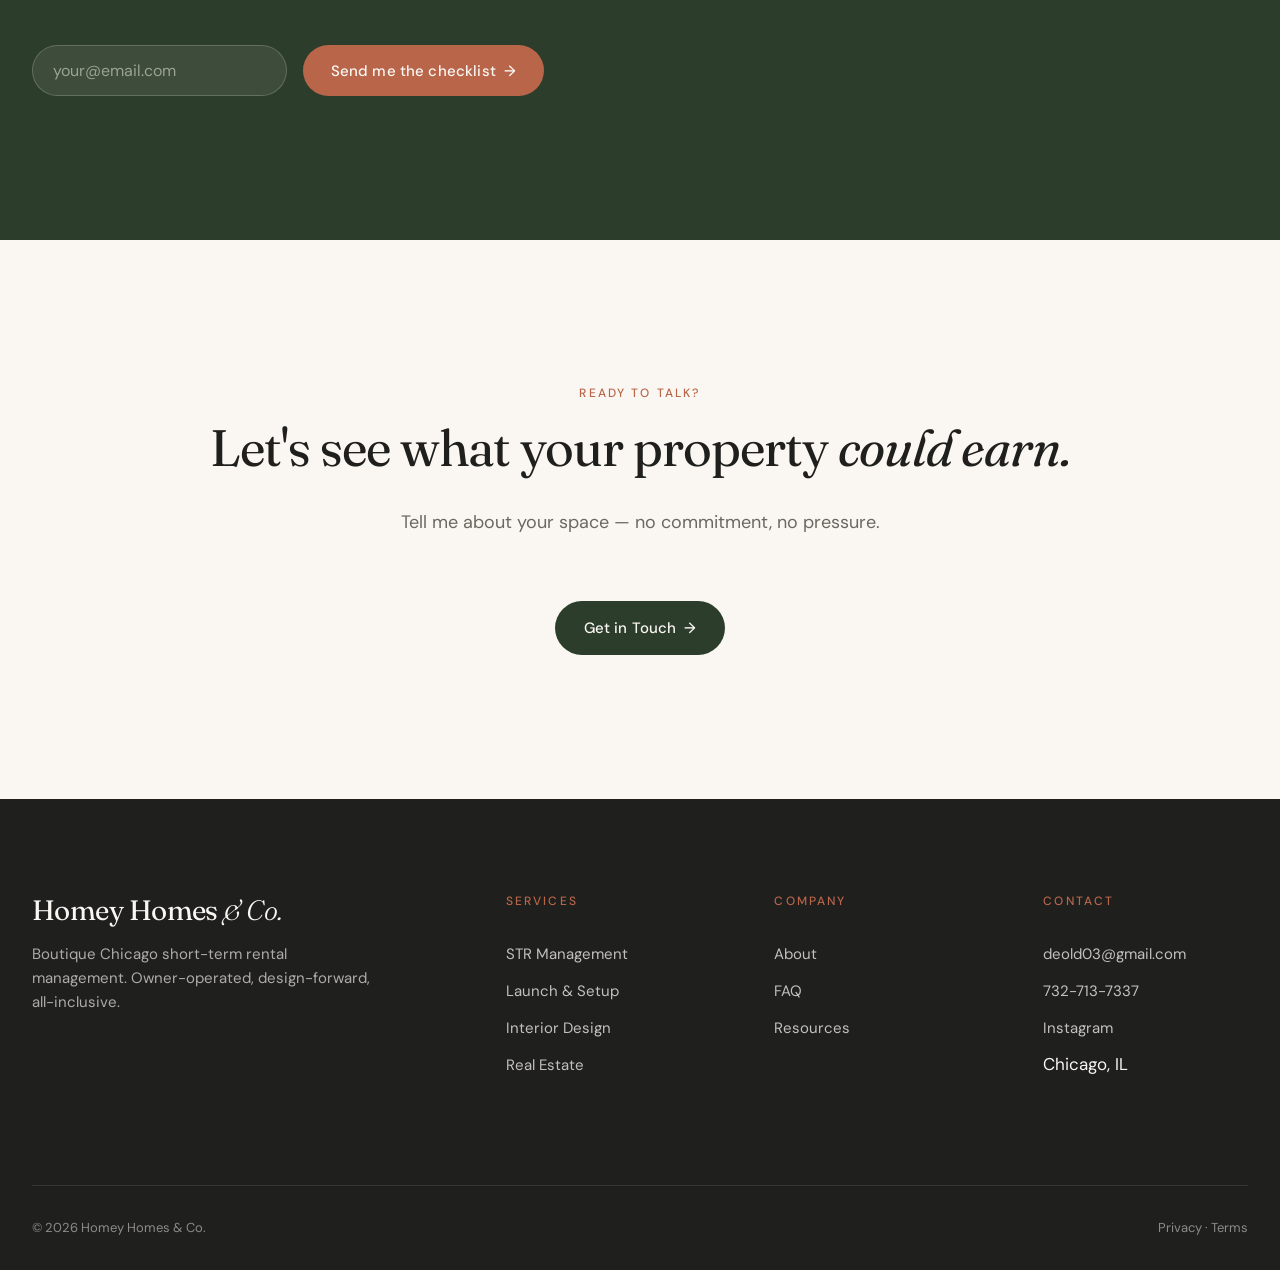
==== commit 69c1e41f: "Redesign homepage: marquee bar, mobile hero, layout fixes - Social proof bar replaced with scrolling" ====
--- a/index.html
+++ b/index.html
@@ -63,25 +63,35 @@
     </div>
   </section>
 
-  <!-- ============== SOCIAL PROOF BAR ============== -->
+  <!-- ============== SOCIAL PROOF MARQUEE ============== -->
   <div class="social-proof">
-    <div class="container">
-      <div class="social-proof-row">
-        <span><strong>11+ years</strong> hosting</span>
-        <span><strong>4.99&#9733;</strong> Superhost</span>
-        <span><strong>160+</strong> five-star reviews</span>
-        <span><strong>Top 1%</strong> of Airbnb homes</span>
-      </div>
+    <div class="social-proof-track">
+      <span><strong>11+ years</strong> hosting</span>
+      <span class="sep">·</span>
+      <span><strong>4.99&#9733;</strong> Superhost</span>
+      <span class="sep">·</span>
+      <span><strong>160+</strong> five-star reviews</span>
+      <span class="sep">·</span>
+      <span><strong>Top 1%</strong> of Airbnb homes</span>
+      <span class="sep">·</span>
+      <!-- Duplicate for seamless infinite loop -->
+      <span><strong>11+ years</strong> hosting</span>
+      <span class="sep">·</span>
+      <span><strong>4.99&#9733;</strong> Superhost</span>
+      <span class="sep">·</span>
+      <span><strong>160+</strong> five-star reviews</span>
+      <span class="sep">·</span>
+      <span><strong>Top 1%</strong> of Airbnb homes</span>
+      <span class="sep">·</span>
     </div>
   </div>
 
   <!-- ============== WHY OWNERS CHOOSE ME ============== -->
-  <section>
+  <section class="section-pillars">
     <div class="container">
       <div class="section-header">
         <span class="eyebrow">Why owners choose me</span>
-        <h2>Big enough to be excellent. <em>Small enough to care.</em></h2>
-        <p class="lede">Most short-term rental managers are either too big to give your property real attention &mdash; or too small to actually know what they're doing. I'm neither. I'm a boutique Chicago operator, built on 11 years of Airbnb Superhost experience and a background in real estate investing and corporate strategy. I treat your property like the asset it is, and your guests like guests in my own home.</p>
+        <p class="lede">Large property management companies create a cold, transactional experience for guests and owners. My business is intentionally small, and never outsourced &mdash; so you and your guests get my undivided attention on every detail. That's how I deliver five-star stays and stronger revenue.</p>
       </div>
 
       <div class="pillars">
@@ -93,12 +103,12 @@
         <div class="pillar">
           <span class="pillar-number">02</span>
           <h3>One transparent fee. No surprises.</h3>
-          <p>I charge a 20% revenue share and keep the guest cleaning fee. That's it. Site visits, restocking, trusted vendor referrals, code changes &mdash; all included.</p>
+          <p>Site visits, restocking, trusted vendor referrals, code changes &mdash; all included in a 20% revenue share. No surprise invoices, no hidden charges for my services. Ever.</p>
         </div>
         <div class="pillar">
           <span class="pillar-number">03</span>
           <h3>Hospitality that earns five stars.</h3>
-          <p>My flagship listing &mdash; my own 1906 Logan Square graystone &mdash; sits at 4.99 stars across 160+ reviews and ranks in the top 1% of Airbnb homes. That's the playbook I run for every property.</p>
+          <p>I host the way you'd want to be hosted &mdash; warm, personal, attentive. Guests feel like they're staying in someone's home, not checking in with a corporate brand. That's the experience your property gets, every booking.</p>
         </div>
       </div>
     </div>
@@ -109,7 +119,7 @@
     <div class="container">
       <div class="founder-grid">
         <div class="founder-image">
-          <img src="images/danny-headshot.jpeg" alt="Danny, founder of Homey Homes & Co.">
+          <img src="images/danny-homepage.jpeg" alt="Danny, founder of Homey Homes & Co.">
         </div>
         <div class="founder-content">
           <span class="eyebrow">Meet your host</span>
--- a/css/style.css
+++ b/css/style.css
@@ -293,7 +293,7 @@
 /* --- Hero Section --- */
 
 .hero {
-  padding-top: var(--space-xl);
+  padding-top: calc(var(--space-xl) / 2);
   padding-bottom: var(--space-2xl);
   position: relative;
   overflow: hidden;
@@ -303,7 +303,7 @@
   display: grid;
   grid-template-columns: 1.1fr 1fr;
   gap: var(--space-xl);
-  align-items: center;
+  align-items: stretch;
 }
 
 @media (max-width: 900px) {
@@ -340,7 +340,7 @@
   position: relative;
   border-radius: 4px;
   overflow: hidden;
-  aspect-ratio: 4 / 5;
+  height: 100%;
   background-color: var(--cream-dark);
 }
 
@@ -348,6 +348,7 @@
   width: 100%;
   height: 100%;
   object-fit: cover;
+  display: block;
 }
 
 .hero-image::before {
@@ -359,40 +360,47 @@
   pointer-events: none;
 }
 
-/* --- Social proof bar --- */
+/* --- Social proof bar (desktop: static; mobile: marquee) --- */
 
 .social-proof {
   background-color: var(--forest);
   color: var(--cream);
   padding: var(--space-md) 0;
-}
-
-.social-proof-row {
+  overflow: hidden;
+}
+
+/* Desktop: static centered row — hide the duplicate set */
+.social-proof-track {
   display: flex;
   justify-content: center;
   align-items: center;
-  flex-wrap: wrap;
-  gap: var(--space-md);
-  text-align: center;
-  font-size: 0.9375rem;
-  letter-spacing: 0.02em;
-}
-
-.social-proof-row span {
-  position: relative;
-  padding: 0 var(--space-sm);
-}
-
-.social-proof-row span:not(:last-child)::after {
-  content: "·";
-  position: absolute;
-  right: calc(-1 * var(--space-sm));
-  color: var(--terracotta);
-}
-
-.social-proof-row strong {
+  gap: 40px;
+  animation: none;
+}
+
+.social-proof-track span {
+  font-size: 14px;
+  white-space: nowrap;
+}
+
+.social-proof-track .sep {
+  opacity: 0.4;
+  gap: 0;
+}
+
+.social-proof-track strong {
   font-weight: 500;
   color: var(--cream);
+}
+
+/* Hide trailing sep + all duplicate items on desktop */
+.social-proof-track span:nth-child(n+8) {
+  display: none;
+}
+
+@keyframes social-scroll {
+  0%   { transform: translateX(0); }
+  100% { transform: translateX(-50%); }
 }
 
 /* --- Section headers --- */
@@ -414,6 +422,16 @@
   color: var(--warm-gray);
   margin-top: var(--space-md);
   max-width: 42rem;
+}
+
+/* --- Why owners choose me (reduced padding) --- */
+
+.section-pillars {
+  padding: calc(var(--space-2xl) / 2) 0;
+}
+
+.section-pillars .section-header {
+  margin-bottom: calc(var(--space-xl) / 2);
 }
 
 /* --- Value Pillars --- */
@@ -688,7 +706,7 @@
   display: grid;
   grid-template-columns: 1fr 1.2fr;
   gap: var(--space-xl);
-  align-items: center;
+  align-items: stretch;
 }
 
 @media (max-width: 900px) {
@@ -700,8 +718,16 @@
 .founder-image {
   border-radius: 4px;
   overflow: hidden;
-  aspect-ratio: 4 / 5;
+  height: 100%;
   background-color: var(--light-gray);
+}
+
+.founder-image img {
+  width: 100%;
+  height: 100%;
+  object-fit: cover;
+  object-position: center top;
+  display: block;
 }
 
 .founder-content h2 {
@@ -946,6 +972,101 @@
   text-align: center;
 }
 
+/* --- Mobile overrides --- */
+
+@media (max-width: 768px) {
+  /* Social proof: marquee on mobile */
+  .social-proof-track {
+    justify-content: flex-start;
+    gap: 0;
+    width: max-content;
+    animation: social-scroll 22s linear infinite;
+  }
+  .social-proof-track span { padding: 0 22px; display: inline; }
+  .social-proof-track .sep { padding: 0 2px; }
+  /* Restore duplicate items for the loop */
+  .social-proof-track span:nth-child(n+8) { display: inline; }
+
+  /* Hero: photo as full-bleed background behind text */
+  .hero { padding: 0; }
+  .hero .container { padding: 0; max-width: 100%; }
+  .hero-grid {
+    position: relative;
+    min-height: 380px;
+    display: flex;
+    flex-direction: column;
+    justify-content: flex-end;
+  }
+  .hero-image {
+    position: absolute;
+    inset: 0;
+    z-index: 0;
+    border-radius: 0;
+    aspect-ratio: unset;
+  }
+  .hero-image img { width: 100%; height: 100%; object-fit: cover; object-position: center top; }
+  .hero-image::after {
+    content: '';
+    position: absolute;
+    inset: 0;
+    background: linear-gradient(to bottom, rgba(0,0,0,0.1) 0%, rgba(0,0,0,0.58) 100%);
+    z-index: 1;
+  }
+  .hero-content {
+    position: relative;
+    z-index: 2;
+    padding: 24px 24px 36px;
+    color: #FAF7F2;
+  }
+  .hero-content .eyebrow { color: rgba(250,247,242,0.82); }
+  .hero-content h1,
+  .hero-content h1 em { color: #FAF7F2; }
+  .hero-content .subhead { color: rgba(250,247,242,0.9); }
+  .hero-content .btn-secondary { border-color: rgba(250,247,242,0.45); color: #FAF7F2; }
+  .hero-content .btn-secondary:hover { background: rgba(250,247,242,0.12); }
+
+  /* Pillars: horizontal swipe carousel */
+  .pillars {
+    display: flex;
+    flex-direction: row;
+    overflow-x: auto;
+    scroll-snap-type: x mandatory;
+    gap: 14px;
+    padding: 0 20px 16px;
+    margin: 0 -20px;
+    scrollbar-width: none;
+  }
+  .pillars::-webkit-scrollbar { display: none; }
+  .pillar {
+    flex: 0 0 80vw;
+    max-width: 300px;
+    scroll-snap-align: start;
+    background: #fff;
+    border: 0.5px solid rgba(31,31,29,0.12);
+    border-radius: 8px;
+    padding: 20px 18px;
+    border-top: none;
+  }
+
+  /* Services: horizontal swipe carousel */
+  .services-grid {
+    display: flex;
+    flex-direction: row;
+    overflow-x: auto;
+    scroll-snap-type: x mandatory;
+    gap: 14px;
+    padding: 0 20px 16px;
+    margin: 0 -20px;
+    scrollbar-width: none;
+  }
+  .services-grid::-webkit-scrollbar { display: none; }
+  .service-card {
+    flex: 0 0 80vw;
+    max-width: 300px;
+    scroll-snap-align: start;
+  }
+}
+
 /* --- Animations --- */
 
 @keyframes fade-up {
